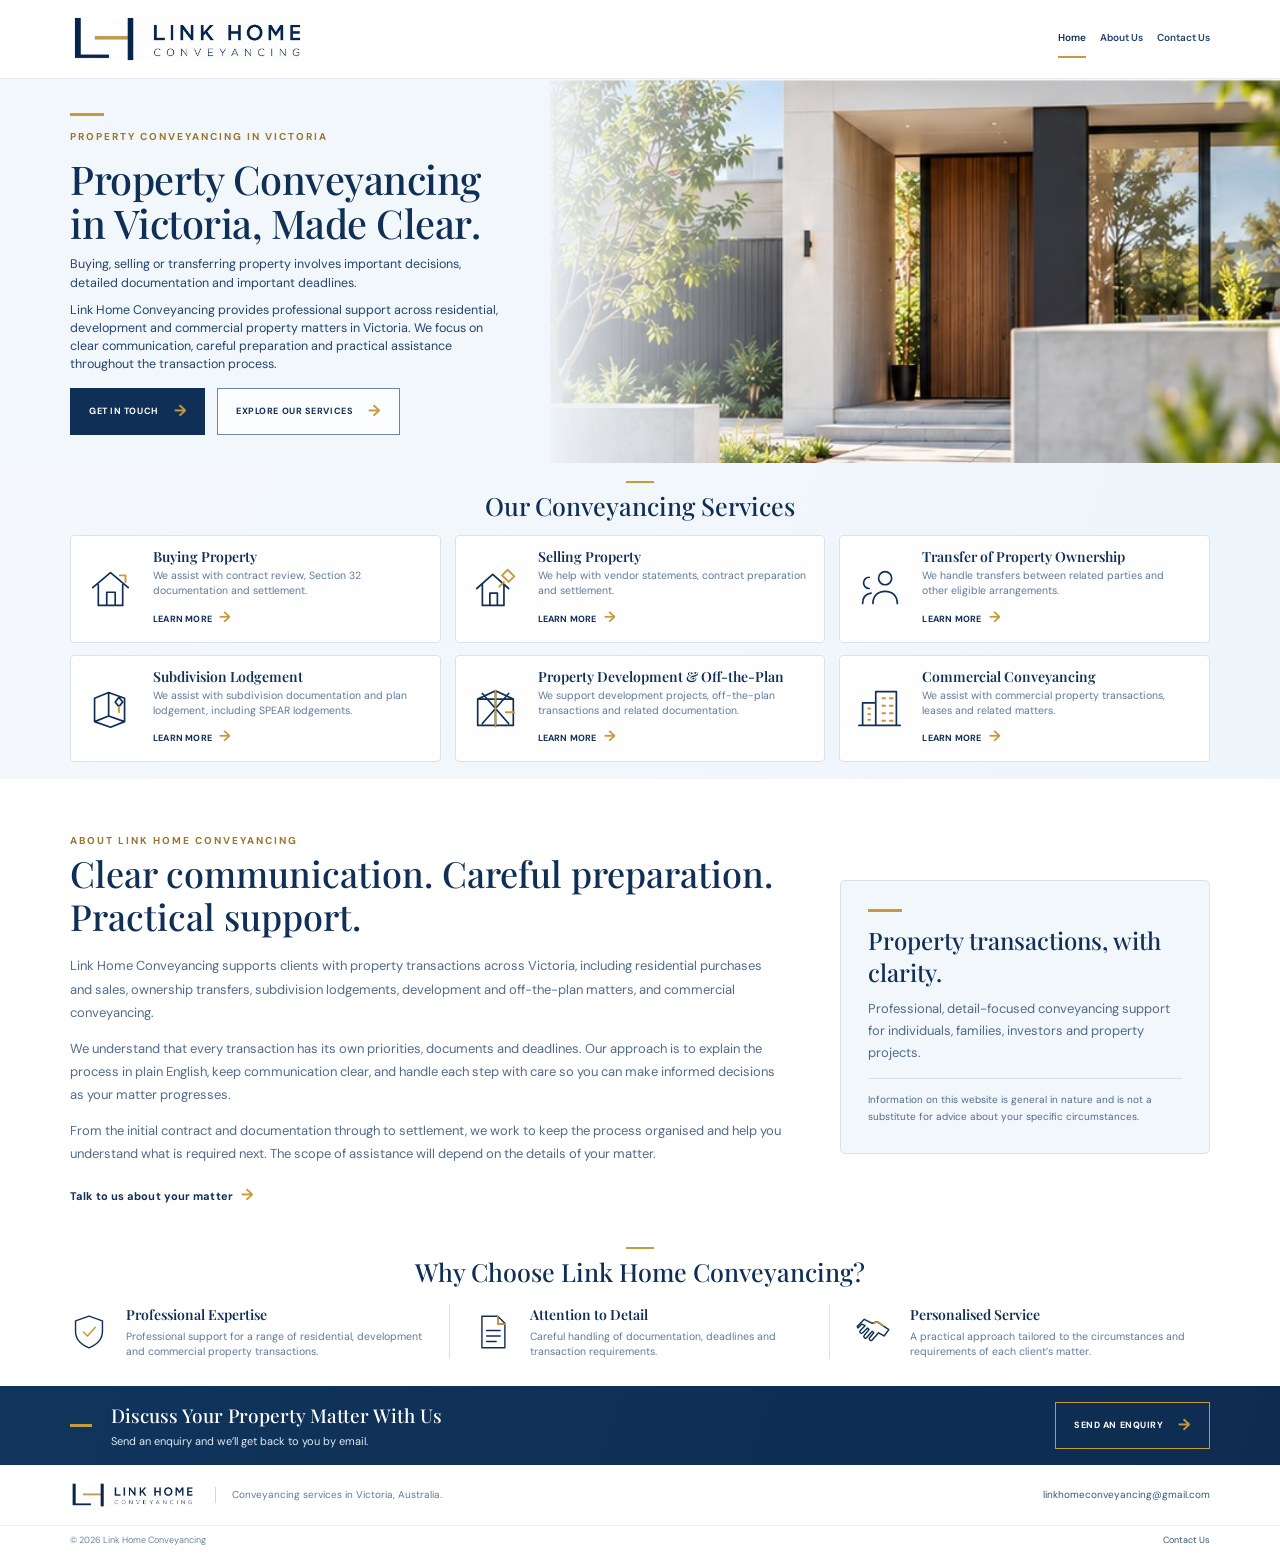
==== index.html @ a9802462 "Add files via upload" ====
<!DOCTYPE html>

<html lang="en-AU">
<head>
<meta charset="utf-8"/>
<meta content="width=device-width, initial-scale=1" name="viewport"/>
<meta content="Link Home Conveyancing provides professional property conveyancing support for buying, selling, transfers, subdivisions, development and commercial matters in Victoria." name="description"/>
<meta content="#102f56" name="theme-color"/>
<title>Link Home Conveyancing | Property Conveyancing in Victoria</title>
<link href="https://fonts.googleapis.com" rel="preconnect"/>
<link crossorigin="" href="https://fonts.gstatic.com" rel="preconnect"/>
<link href="https://fonts.googleapis.com/css2?family=DM+Sans:wght@400;500;600;700&amp;family=Playfair+Display:wght@500;600&amp;display=swap" rel="stylesheet"/>
<link href="styles.css" rel="stylesheet"/>
</head>
<body>
<a class="skip-link" href="#main">Skip to content</a>
<header class="site-header">
<div class="header-inner wrap">
<a aria-label="Link Home Conveyancing home" class="brand" href="index.html"><img alt="Link Home Conveyancing logo" src="assets/link-home-logo.png"/></a>
<button aria-controls="primary-nav" aria-expanded="false" aria-label="Open navigation" class="menu-toggle"><span></span><span></span><span></span></button>
<nav aria-label="Main navigation" class="nav" id="primary-nav"><a class="active" href="index.html">Home</a><a href="about.html">About Us</a><a href="contact.html">Contact Us</a></nav>
</div>
</header>
<main id="main">
<section class="hero" id="home">
<div aria-label="Contemporary home exterior with landscaped garden" class="hero-photo" role="img"></div>
<div class="hero-wash"></div>
<div class="hero-content wrap">
<span class="gold-rule"></span>
<p class="eyebrow">PROPERTY CONVEYANCING IN VICTORIA</p>
<h1>Property Conveyancing<br/>in Victoria, Made Clear.</h1>
<p class="hero-lead">Buying, selling or transferring property involves important decisions, detailed documentation and important deadlines.</p>
<p class="hero-description">Link Home Conveyancing provides professional support across residential, development and commercial property matters in Victoria. We focus on clear communication, careful preparation and practical assistance throughout the transaction process.</p>
<div class="hero-actions"><a class="button button-primary" href="contact.html">GET IN TOUCH <span>→</span></a><a class="button button-outline" href="#services">EXPLORE OUR SERVICES <span>→</span></a></div>
</div>
</section>
<section class="services section-tint" id="services">
<div class="wrap">
<div class="section-title"><span class="gold-rule"></span><h2>Our Conveyancing Services</h2></div>
<div class="service-grid">
<article class="service-card" id="buying-property"><div aria-hidden="true" class="service-icon"><svg viewbox="0 0 48 48"><path d="M5 23 24 7l19 16M11 20v22h26V20M20 42V28h9v14"></path><path class="gold-stroke" d="M34 10h6v7"></path></svg></div><div><h3>Buying Property</h3><p>We assist with contract review, Section 32 documentation and settlement.</p><a href="buying-property.html">LEARN MORE <span>→</span></a></div></article>
<article class="service-card" id="selling-property"><div aria-hidden="true" class="service-icon"><svg viewbox="0 0 48 48"><path d="M4 24 21 9l17 15M10 20v22h23V20M18 42V29h8v13"></path><path class="gold-stroke" d="m31 10 6-6 7 7-6 6zM33 17l-5 5"></path></svg></div><div><h3>Selling Property</h3><p>We help with vendor statements, contract preparation and settlement.</p><a href="selling-property.html">LEARN MORE <span>→</span></a></div></article>
<article class="service-card" id="transfer-ownership"><div aria-hidden="true" class="service-icon"><svg viewbox="0 0 48 48"><circle cx="30" cy="13" r="7"></circle><path d="M17 40c0-8 5-13 13-13s13 5 13 13M6 40c0-6 3-10 9-11M13 12a6 6 0 1 0 0 12"></path></svg></div><div><h3>Transfer of Property Ownership</h3><p>We handle transfers between related parties and other eligible arrangements.</p><a href="property-transfers.html">LEARN MORE <span>→</span></a></div></article>
<article class="service-card" id="subdivision-lodgement"><div aria-hidden="true" class="service-icon"><svg viewbox="0 0 48 48"><path d="m7 13 15-6 17 6v25l-15 6-17-6zM22 7v25M7 38l15-6 17 6M29 17l4-5 4 5-4 5z"></path><path class="gold-stroke" d="M33 22v6"></path></svg></div><div><h3>Subdivision Lodgement</h3><p>We assist with subdivision documentation and plan lodgement, including SPEAR lodgements.</p><a href="subdivision-lodgement.html">LEARN MORE <span>→</span></a></div></article>
<article class="service-card" id="development"><div aria-hidden="true" class="service-icon"><svg viewbox="0 0 48 48"><path d="M5 14h38M10 8l28 32M38 8 10 40M24 5v38M5 14l19-9 19 9M5 14v28h38V14"></path><path class="gold-stroke" d="M24 5v38M35 28h9"></path></svg></div><div><h3>Property Development &amp; Off-the-Plan</h3><p>We support development projects, off-the-plan transactions and related documentation.</p><a href="development-off-the-plan.html">LEARN MORE <span>→</span></a></div></article>
<article class="service-card" id="commercial"><div aria-hidden="true" class="service-icon"><svg viewbox="0 0 48 48"><path d="M6 42V18h14v24M20 42V6h22v36M2 42h44"></path><path class="gold-stroke" d="M12 24h2M12 30h2M12 36h2M27 13h3M35 13h3M27 21h3M35 21h3M27 29h3M35 29h3M27 37h3M35 37h3"></path></svg></div><div><h3>Commercial Conveyancing</h3><p>We assist with commercial property transactions, leases and related matters.</p><a href="commercial-conveyancing.html">LEARN MORE <span>→</span></a></div></article>
</div>
</div>
</section>

<section class="about-section" id="about">
<div class="wrap about-inner"><div class="about-copy"><span class="eyebrow">ABOUT LINK HOME CONVEYANCING</span><h2>Clear communication. Careful preparation. Practical support.</h2><p>Link Home Conveyancing supports clients with property transactions across Victoria, including residential purchases and sales, ownership transfers, subdivision lodgements, development and off-the-plan matters, and commercial conveyancing.</p><p>We understand that every transaction has its own priorities, documents and deadlines. Our approach is to explain the process in plain English, keep communication clear, and handle each step with care so you can make informed decisions as your matter progresses.</p><p>From the initial contract and documentation through to settlement, we work to keep the process organised and help you understand what is required next. The scope of assistance will depend on the details of your matter.</p><a class="text-link" href="contact.html">Talk to us about your matter <span>→</span></a></div><div class="about-note"><span class="gold-rule"></span><h3>Property transactions, with clarity.</h3><p>Professional, detail-focused conveyancing support for individuals, families, investors and property projects.</p><p class="small-note">Information on this website is general in nature and is not a substitute for advice about your specific circumstances.</p></div></div>
<div class="wrap"><div class="section-title why-title"><span class="gold-rule"></span><h2>Why Choose Link Home Conveyancing?</h2></div>
<div class="benefit-grid">
<article><div aria-hidden="true" class="benefit-icon shield"><svg viewbox="0 0 48 48"><path d="M24 4 41 10v13c0 11-7 17-17 21C14 40 7 34 7 23V10z"></path><path class="gold-stroke" d="m17 24 5 5 10-11"></path></svg></div><div><h3>Professional Expertise</h3><p>Professional support for a range of residential, development and commercial property transactions.</p></div></article>
<article><div aria-hidden="true" class="benefit-icon"><svg viewbox="0 0 48 48"><path d="M10 4h20l9 9v31H10zM30 4v10h9M16 22h17M16 29h17M16 36h12"></path><path class="gold-stroke" d="M30 4v10h9"></path></svg></div><div><h3>Attention to Detail</h3><p>Careful handling of documentation, deadlines and transaction requirements.</p></div></article>
<article><div aria-hidden="true" class="benefit-icon"><svg viewbox="0 0 48 48"><path d="m4 17 9-9 10 5 6-2 15 10-6 8-7-4-8 9c-2 2-5-1-3-3l5-6-2-2-7 8c-2 2-5-1-3-3l6-7-2-2-6 6c-2 2-5-1-3-3l6-6-4-2-5 5z"></path><path class="gold-stroke" d="m25 13 5-2 7 5"></path></svg></div><div><h3>Personalised Service</h3><p>A practical approach tailored to the circumstances and requirements of each client’s matter.</p></div></article>
</div>
</div>
</section>
<section class="contact-banner"><div class="wrap contact-banner-inner"><span class="gold-rule"></span><div><h2>Discuss Your Property Matter With Us</h2><p>Send an enquiry and we’ll get back to you by email.</p></div><a class="button button-dark-outline" href="contact.html">SEND AN ENQUIRY <span>→</span></a></div></section>

</main>
<footer class="footer"><div class="wrap footer-main"><a class="footer-brand" href="index.html"><img alt="Link Home Conveyancing" src="assets/link-home-logo.png"/></a><p>Conveyancing services in Victoria, Australia.</p><a href="mailto:linkhomeconveyancing@gmail.com">linkhomeconveyancing@gmail.com</a></div><div class="footer-bottom"><div class="wrap footer-bottom-inner"><span>© <span id="year"></span> Link Home Conveyancing</span><a href="contact.html">Contact Us</a></div></div></footer>
<script src="script.js"></script>
</body>
</html>
---- styles.css ----
:root{--navy:#102f56;--navy-deep:#0b294d;--gold:#c99a3c;--gold-light:#e3bd70;--ink:#17345a;--muted:#526b8b;--line:#d8e2ee;--ice:#f2f7fc;--white:#fff}*{box-sizing:border-box}html{scroll-behavior:smooth;scroll-padding-top:100px}body{margin:0;color:var(--ink);font-family:"DM Sans",Arial,sans-serif;line-height:1.55;background:#fff}a{color:inherit;text-decoration:none}.wrap{width:min(1140px,calc(100% - 48px));margin-inline:auto}.skip-link{position:absolute;left:-9999px;top:0}.skip-link:focus{left:1rem;top:1rem;background:#fff;padding:1rem;z-index:100}.site-header{position:sticky;top:0;z-index:50;background:rgba(255,255,255,.98);border-bottom:1px solid #e7edf4}.header-inner{min-height:78px;display:flex;align-items:center;justify-content:space-between;gap:24px}.brand{display:block;flex:0 0 235px;line-height:0}.brand img{display:block;width:100%;height:auto;max-height:62px;object-fit:contain}.nav{display:flex;align-items:center;justify-content:flex-end;gap:clamp(9px,1.1vw,18px);font-size:10px;font-weight:600;color:#24446d;white-space:nowrap}.nav a{padding:10px 0;border-bottom:2px solid transparent}.nav a:hover,.nav a.active{border-color:var(--gold);color:var(--navy)}.menu-toggle{display:none}.hero{min-height:320px;position:relative;isolation:isolate;overflow:hidden;background:#edf5fc}.hero-photo{position:absolute;z-index:-2;inset:0 0 0 43%;background-image:url('assets/hero-property.jpg');background-size:cover;background-position:center 48%}.hero-wash{position:absolute;z-index:-1;inset:0;background:linear-gradient(90deg,#f2f7fc 0%,#f2f7fc 36%,rgba(242,247,252,.94) 43%,rgba(242,247,252,.62) 50%,rgba(242,247,252,0) 64%)}.hero-content{padding-top:34px;padding-bottom:28px;max-width:1140px}.gold-rule{display:block;width:34px;height:3px;background:var(--gold);margin-bottom:13px}.eyebrow{font-size:10px;letter-spacing:2px;font-weight:700;color:#9b752d;margin:0 0 12px}.hero h1{font-family:"Playfair Display",Georgia,serif;font-weight:500;font-size:clamp(32px,3.1vw,44px);line-height:1.12;letter-spacing:-.5px;color:var(--navy);margin:0 0 10px;max-width:600px}.hero-lead,.hero-description{max-width:440px;font-size:12.5px;line-height:1.45;margin:0 0 9px;color:#24446d}.hero-description{max-width:440px;margin-bottom:15px}.hero-actions{display:flex;gap:12px;flex-wrap:wrap}.button{display:inline-flex;align-items:center;justify-content:center;gap:15px;padding:10px 18px;font-size:9px;font-weight:700;letter-spacing:.55px;min-height:34px}.button span{font-size:16px;color:var(--gold)}.button-primary{background:var(--navy);color:#fff;border:1px solid var(--navy)}.button-primary:hover{background:#1c497a}.button-outline{background:rgba(255,255,255,.75);border:1px solid #6c86a6;color:var(--navy)}.button-outline:hover{background:#fff}.section-tint{background:linear-gradient(110deg,#f4f8fc,#eef5fb)}.services{padding:18px 0 17px}.section-title{text-align:center;margin:0 auto 14px}.section-title .gold-rule{margin:0 auto 8px;width:28px;height:2px}.section-title h2{font-family:"Playfair Display",Georgia,serif;font-size:25px;line-height:1.2;font-weight:500;color:var(--navy);margin:0}.service-grid{display:grid;grid-template-columns:repeat(3,minmax(0,1fr));gap:12px 14px}.service-card{display:grid;grid-template-columns:50px 1fr;align-items:center;gap:15px;min-height:94px;padding:12px 17px;background:rgba(255,255,255,.94);border:1px solid #d8e3ef;border-radius:4px}.service-card h3{font-family:"Playfair Display",Georgia,serif;font-size:14px;line-height:1.25;font-weight:600;color:var(--navy);margin:0 0 4px}.service-card p{font-size:10.5px;line-height:1.4;color:#60799a;margin:0 0 6px}.service-card a{font-size:9px;font-weight:700;color:var(--navy);letter-spacing:.2px}.service-card a span{font-size:15px;color:var(--gold);margin-left:5px}.service-icon{width:45px;height:45px;color:var(--navy)}.service-icon svg,.benefit-icon svg{width:100%;height:100%;fill:none;stroke:currentColor;stroke-width:1.8;stroke-linecap:round;stroke-linejoin:round}.service-icon .gold-stroke,.benefit-icon .gold-stroke{stroke:var(--gold);stroke-width:2}.benefits{padding:12px 0 16px;background:#fff}.benefits .section-title{margin-bottom:12px}.benefits .section-title h2{font-size:22px}.benefit-grid{display:grid;grid-template-columns:repeat(3,1fr)}.benefit-grid article{display:grid;grid-template-columns:43px 1fr;align-items:center;gap:13px;padding:0 24px;border-right:1px solid #d8e2ee}.benefit-grid article:first-child{padding-left:0}.benefit-grid article:last-child{border-right:0;padding-right:0}.benefit-icon{width:38px;height:42px;color:var(--navy)}.benefit-grid h3{font-family:"Playfair Display",Georgia,serif;font-size:14px;font-weight:600;margin:0 0 3px;color:var(--navy)}.benefit-grid p{font-size:10.5px;line-height:1.45;color:#60799a;margin:0}.contact-banner{background:linear-gradient(110deg,#10345c,#0d2c50);color:#fff;padding:15px 0}.contact-banner-inner{display:grid;grid-template-columns:26px 1fr auto;align-items:center;gap:15px}.contact-banner .gold-rule{width:22px;margin:0}.contact-banner h2{font-family:"Playfair Display",Georgia,serif;font-size:19px;font-weight:500;margin:0 0 2px}.contact-banner p{font-size:11px;margin:0;color:#e0e8f2}.button-dark-outline{border:1px solid var(--gold);color:#fff;min-width:130px}.button-dark-outline:hover{background:rgba(255,255,255,.08)}.footer{background:#fff}.footer-main{min-height:60px;display:flex;align-items:center;gap:20px}.footer-brand{display:block;width:125px;line-height:0;flex-shrink:0}.footer-brand img{width:100%;height:auto}.footer-main p{font-size:10px;color:#60799a;border-left:1px solid #ccd8e5;padding-left:16px;margin:0;flex:1}.footer-main>a:last-child{font-size:10px;color:#35577e}.footer-main>a:last-child:hover{text-decoration:underline}.footer-bottom{border-top:1px solid #edf1f6}.footer-bottom-inner{display:flex;justify-content:space-between;padding:8px 0;font-size:9px;color:#6e83a0}.footer-bottom a{color:#35577e}@media(min-width:1400px){.hero{min-height:320px}.hero-content{padding-top:34px}}@media(max-width:1100px){.brand{flex-basis:190px}.nav{gap:9px;font-size:9px}.nav a{white-space:normal}.hero-photo{left:42%}.hero-wash{background:linear-gradient(90deg,#f2f7fc 0%,#f2f7fc 37%,rgba(242,247,252,.91) 47%,rgba(242,247,252,.45) 60%,transparent 73%)}.service-card{grid-template-columns:42px 1fr;gap:10px;padding:11px}.service-icon{width:40px;height:40px}}@media(max-width:820px){.wrap{width:calc(100% - 34px)}.header-inner{min-height:70px}.brand{flex-basis:190px}.menu-toggle{display:flex;flex-direction:column;gap:5px;border:0;background:transparent;padding:10px;cursor:pointer}.menu-toggle span{display:block;width:24px;height:2px;background:var(--navy)}.nav{display:none;position:absolute;left:0;right:0;top:70px;background:#fff;padding:12px 22px 20px;box-shadow:0 12px 20px #102f5618;align-items:stretch;flex-direction:column;gap:0;white-space:normal;max-height:calc(100vh - 70px);overflow:auto;font-size:13px}.nav.open{display:flex}.nav a{padding:11px 0;border-bottom:1px solid #edf1f6}.nav a.active{border-bottom-color:var(--gold)}.hero{min-height:0}.hero-photo{left:36%;opacity:.75}.hero-wash{background:linear-gradient(90deg,#f2f7fc 0%,rgba(242,247,252,.98) 35%,rgba(242,247,252,.82) 58%,rgba(242,247,252,.28) 100%)}.hero-content{padding-top:34px;padding-bottom:30px}.hero h1{font-size:clamp(31px,6vw,42px)}.hero-lead,.hero-description{max-width:470px}.service-grid{grid-template-columns:repeat(2,minmax(0,1fr))}.benefit-grid article{padding:0 13px;grid-template-columns:35px 1fr;gap:10px}.benefit-icon{width:32px;height:36px}.contact-banner-inner{grid-template-columns:22px 1fr auto;gap:10px}}@media(max-width:560px){.hero-photo{left:20%;opacity:.35}.hero-wash{background:linear-gradient(90deg,rgba(242,247,252,.98),rgba(242,247,252,.88))}.hero-content{padding-top:30px}.hero h1{font-size:34px}.hero-lead,.hero-description{font-size:12px}.hero-actions{gap:8px}.button{padding:10px 12px;gap:8px;font-size:8px}.section-title h2{font-size:23px}.service-grid{grid-template-columns:1fr;gap:9px}.service-card{min-height:90px;padding:12px 16px;grid-template-columns:45px 1fr}.service-icon{width:42px;height:42px}.benefits{padding:18px 0}.benefit-grid{grid-template-columns:1fr;gap:14px}.benefit-grid article,.benefit-grid article:first-child,.benefit-grid article:last-child{padding:0;border-right:0;grid-template-columns:40px 1fr}.benefit-icon{width:35px;height:38px}.contact-banner-inner{grid-template-columns:20px 1fr}.contact-banner-inner>.button{grid-column:2;justify-self:start;margin-top:4px}.contact-banner h2{font-size:18px}.footer-main{padding:14px 0;flex-wrap:wrap;gap:10px}.footer-brand{width:120px}.footer-main p{flex:1;border-left:1px solid #ccd8e5;padding-left:10px}.footer-main>a:last-child{width:100%;padding-left:0}.footer-bottom-inner{gap:5px}}@media(prefers-reduced-motion:reduce){html{scroll-behavior:auto}}

/* Expanded service information, About Us and contact form */
html{scroll-padding-top:92px}
.section-intro{max-width:720px;margin:9px auto 0;color:#60799a;font-size:13px;line-height:1.65}
.service-details{padding:44px 0 48px}
.detail-grid{display:grid;grid-template-columns:minmax(0,1fr);gap:18px;max-width:980px;margin:0 auto}
.detail-card{background:#fff;border:1px solid var(--line);border-radius:5px;padding:28px 30px;scroll-margin-top:100px;box-shadow:0 4px 14px rgba(16,47,86,.025)}
.detail-card h3{font-family:"Playfair Display",Georgia,serif;color:var(--navy);font-size:20px;line-height:1.3;font-weight:600;margin:0 0 10px}
.detail-card p,.detail-card li{font-size:14px;line-height:1.8;color:#526b8b}
.detail-card p{margin:0 0 14px}.detail-card h4{font-family:"DM Sans",Arial,sans-serif;color:#9b752d;font-size:13px;line-height:1.5;font-weight:700;margin:20px 0 7px;letter-spacing:.2px}
.detail-card ul{margin:0 0 17px;padding-left:18px}
.detail-card li{padding:2px 0}
.detail-card a,.text-link{font-size:11px;font-weight:700;color:var(--navy);letter-spacing:.1px}
.detail-card a span,.text-link span{color:var(--gold);font-size:16px;margin-left:5px}
.detail-card a:hover,.text-link:hover{text-decoration:underline}
.about-section{padding:48px 0 27px;background:#fff}
.about-inner{display:grid;grid-template-columns:minmax(0,1.45fr) minmax(260px,.75fr);gap:54px;align-items:center;margin-bottom:40px}
.about-copy .eyebrow{margin-bottom:10px}
.about-copy h2{font-family:"Playfair Display",Georgia,serif;font-size:clamp(27px,3vw,36px);line-height:1.2;font-weight:500;color:var(--navy);margin:0 0 16px}
.about-copy p{font-size:13px;line-height:1.8;color:#526b8b;margin:0 0 12px}
.about-copy .text-link{display:inline-block;margin-top:5px}
.about-note{background:var(--ice);border:1px solid var(--line);padding:28px 27px;border-radius:5px}
.about-note h3{font-family:"Playfair Display",Georgia,serif;color:var(--navy);font-size:24px;line-height:1.3;font-weight:500;margin:0 0 10px}
.about-note p{font-size:13px;line-height:1.7;color:#526b8b;margin:0 0 12px}
.about-note .small-note{font-size:10px;border-top:1px solid #d8e2ee;padding-top:12px;margin:14px 0 0}
.why-title{margin-bottom:17px}
.contact-section{padding:44px 0 50px;scroll-margin-top:80px}
.contact-layout{display:grid;grid-template-columns:minmax(0,1.15fr) minmax(320px,.85fr);gap:20px;align-items:start;margin-top:24px}
.contact-form-panel,.contact-info-panel{background:#fff;border:1px solid var(--line);border-radius:5px;padding:25px;min-width:0}
.contact-form-panel h3,.contact-info-panel>h3{font-family:"Playfair Display",Georgia,serif;color:var(--navy);font-size:23px;font-weight:500;margin:0 0 5px}
.form-intro{font-size:12px;color:#60799a;margin:0 0 20px}
.contact-form{display:flex;flex-direction:column;gap:15px}
.contact-form label{display:flex;flex-direction:column;gap:6px;font-size:11px;font-weight:700;color:#24446d}
.contact-form label>span,.contact-form label span span{color:#ad7c20}
.contact-form input:not([type=checkbox]),.contact-form select,.contact-form textarea{width:100%;border:1px solid #cbd8e6;border-radius:3px;background:#fff;padding:11px 12px;font:400 13px "DM Sans",Arial,sans-serif;color:var(--ink);outline:none}
.contact-form input:focus,.contact-form select:focus,.contact-form textarea:focus{border-color:#52779f;box-shadow:0 0 0 3px rgba(82,119,159,.12)}
.contact-form textarea{resize:vertical;min-height:120px}
.form-row{display:grid;grid-template-columns:1fr 1fr;gap:13px}
.contact-form .consent-row{display:grid;grid-template-columns:17px 1fr;gap:8px;align-items:start;font-weight:400;font-size:10px;line-height:1.55;color:#60799a}
.consent-row input{margin-top:2px;accent-color:var(--navy)}
.form-submit{align-self:flex-start;cursor:pointer;font-family:inherit;font-size:10px}
.form-note{font-size:10px;line-height:1.6;color:#7387a0;margin:0}
.honey-field{position:absolute!important;left:-9999px!important;width:1px!important;height:1px!important;opacity:0!important}
.contact-email{display:inline-block;font-size:13px;font-weight:600;color:var(--navy);overflow-wrap:anywhere;margin:7px 0 18px}
.contact-email:hover{text-decoration:underline}
.address-block{border-top:1px solid #e1e8f0;padding-top:14px}
.info-label{display:block;text-transform:uppercase;font-size:9px;letter-spacing:1.5px;color:#9b752d;font-weight:700;margin-bottom:7px}
.address-block address{font-style:normal;color:#24446d;font-size:13px;line-height:1.65}
.qr-grid{display:grid;grid-template-columns:repeat(2,minmax(0,1fr));gap:12px;margin-top:20px}
.qr-card{text-align:center;background:#f8fafc;border:1px solid #e2eaf2;border-radius:4px;padding:12px 9px 10px;min-width:0}
.qr-card h4{font-family:"Playfair Display",Georgia,serif;font-size:16px;font-weight:600;color:var(--navy);margin:0 0 8px}
.qr-card img{display:block;width:min(100%,170px);height:auto;aspect-ratio:1/1;object-fit:contain;background:#fff;margin:0 auto;border:5px solid #fff}
.qr-card p{font-size:10px;line-height:1.45;color:#60799a;margin:8px 0 0}
.reviews-placeholder{margin-top:18px;border:1px dashed #c9d7e6;border-radius:4px;padding:16px;background:#fbfcfe}
.review-stars{font-size:17px;letter-spacing:3px;color:var(--gold)}
.reviews-placeholder h3{font-family:"Playfair Display",Georgia,serif;color:var(--navy);font-size:18px;font-weight:500;margin:3px 0 5px}
.reviews-placeholder p{font-size:11px;color:#60799a;margin:0 0 9px}
.review-status{display:inline-block;padding:4px 7px;border:1px solid #d9e2ec;border-radius:2px;color:#637a95;font-size:8px;font-weight:700;letter-spacing:1.2px}
@media(max-width:950px){.about-inner{gap:28px}.contact-layout{grid-template-columns:1fr 1fr}.contact-form-panel,.contact-info-panel{padding:20px}}
@media(max-width:700px){.service-details{padding:32px 0}.detail-card{padding:20px}.about-section{padding:34px 0 22px}.about-inner{grid-template-columns:1fr;gap:20px;margin-bottom:30px}.about-note{padding:22px}.contact-section{padding:32px 0}.contact-layout{grid-template-columns:1fr}.contact-form-panel,.contact-info-panel{padding:19px}.form-row{grid-template-columns:1fr;gap:15px}.qr-grid{grid-template-columns:repeat(2,minmax(0,1fr))}.section-intro{font-size:12px}}

/* Multi-page layout and requested contact refinements */
.page-hero{padding:38px 0 34px;background:linear-gradient(100deg,#f4f8fc,#fff)}.page-hero h1{font-family:"Playfair Display",Georgia,serif;color:var(--navy);font-size:clamp(30px,4vw,46px);margin:12px 0}.breadcrumb{font-size:12px;color:#60799a}.breadcrumb a{color:var(--navy)}.detail-page{max-width:900px;margin:0 auto;padding:34px}.detail-page h3{font-size:28px}.detail-page h4{margin-top:24px}.qr-grid{gap:12px}.qr-card img{width:105px;height:105px;object-fit:contain;margin:0 auto}.contact-info-panel .address-block{margin-bottom:16px}
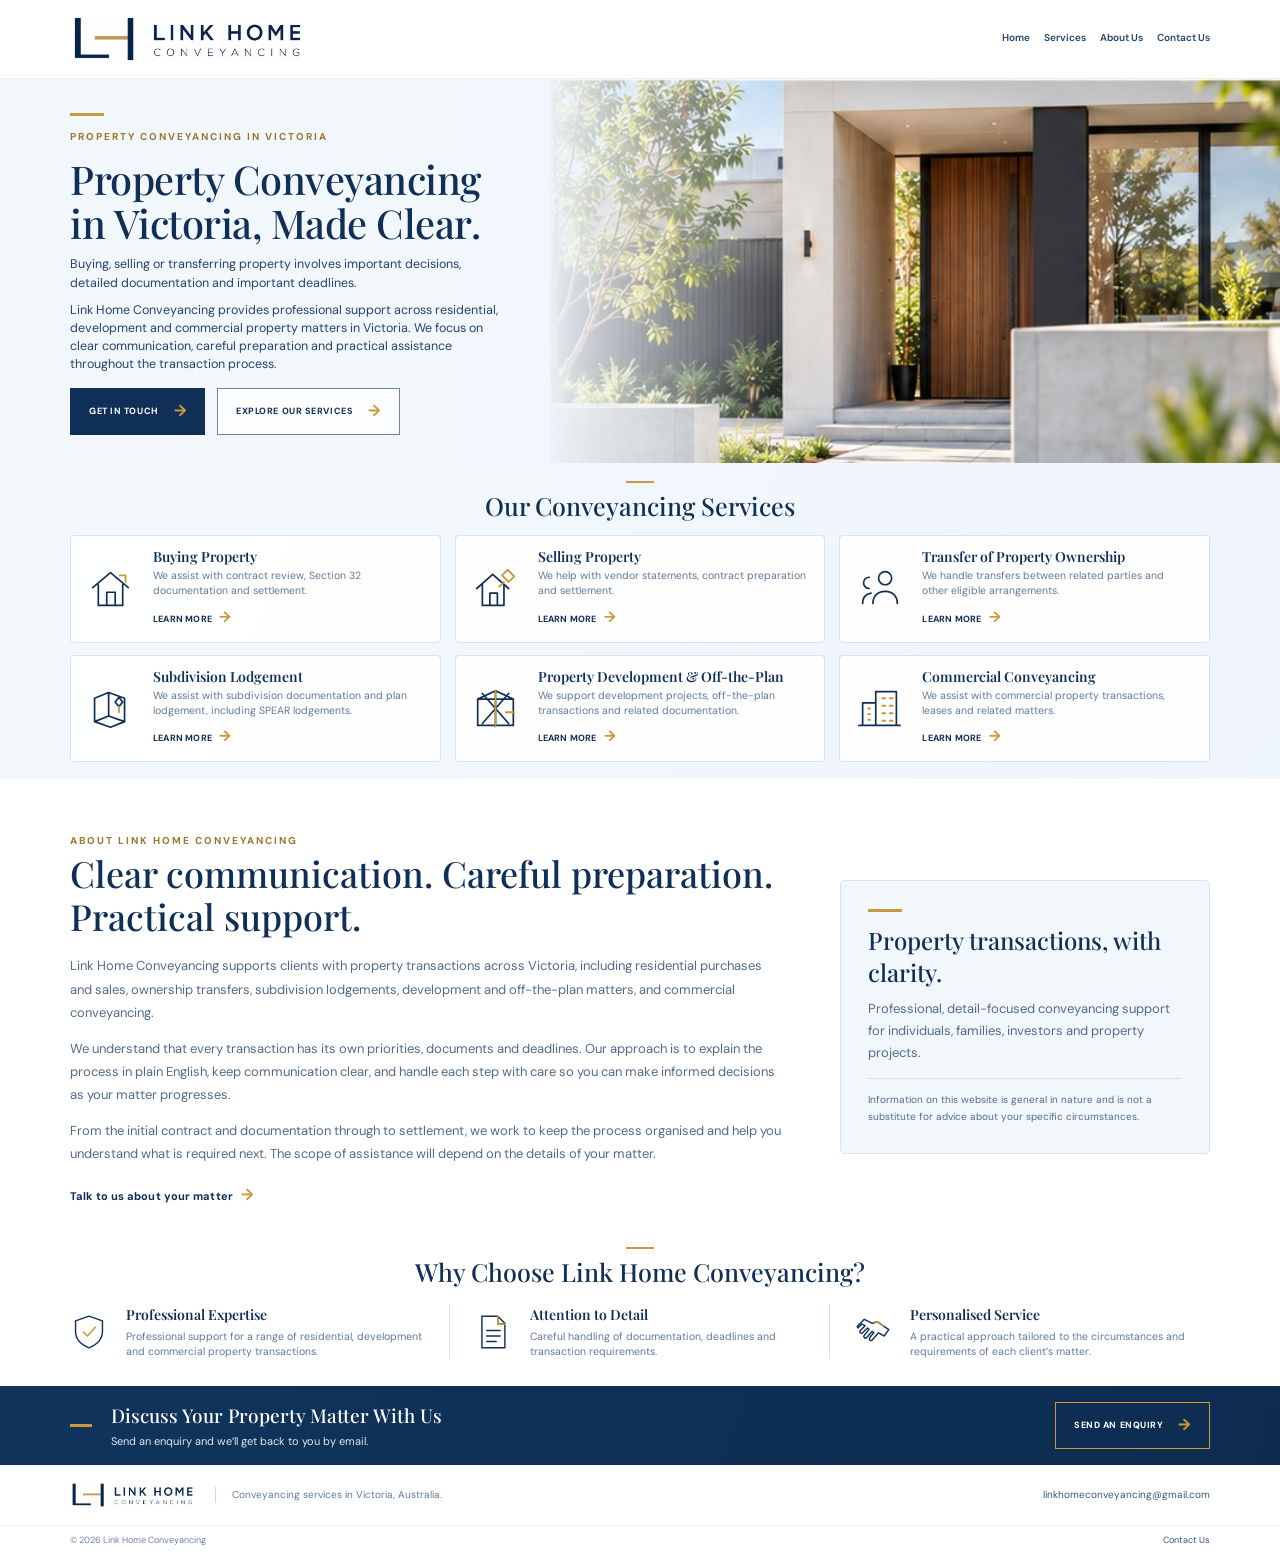
==== commit 7b874716: "Add files via upload" ====
--- a/index.html
+++ b/index.html
@@ -18,7 +18,7 @@
 <div class="header-inner wrap">
 <a aria-label="Link Home Conveyancing home" class="brand" href="index.html"><img alt="Link Home Conveyancing logo" src="assets/link-home-logo.png"/></a>
 <button aria-controls="primary-nav" aria-expanded="false" aria-label="Open navigation" class="menu-toggle"><span></span><span></span><span></span></button>
-<nav aria-label="Main navigation" class="nav" id="primary-nav"><a class="active" href="index.html">Home</a><a href="about.html">About Us</a><a href="contact.html">Contact Us</a></nav>
+<nav aria-label="Main navigation" class="nav" id="primary-nav"><a href="index.html">Home</a><details class="services-menu"><summary>Services</summary><div class="services-dropdown"><a href="buying-property.html">Buying Property</a><a href="selling-property.html">Selling Property</a><a href="property-transfers.html">Transfer of Property Ownership</a><a href="subdivision-lodgement.html">Subdivision Lodgement</a><a href="development-off-the-plan.html">Property Development & Off-the-Plan</a><a href="commercial-conveyancing.html">Commercial Conveyancing</a></div></details><a href="about.html">About Us</a><a href="contact.html">Contact Us</a></nav>
 </div>
 </header>
 <main id="main">
--- a/styles.css
+++ b/styles.css
@@ -62,3 +62,25 @@
 
 /* Multi-page layout and requested contact refinements */
 .page-hero{padding:38px 0 34px;background:linear-gradient(100deg,#f4f8fc,#fff)}.page-hero h1{font-family:"Playfair Display",Georgia,serif;color:var(--navy);font-size:clamp(30px,4vw,46px);margin:12px 0}.breadcrumb{font-size:12px;color:#60799a}.breadcrumb a{color:var(--navy)}.detail-page{max-width:900px;margin:0 auto;padding:34px}.detail-page h3{font-size:28px}.detail-page h4{margin-top:24px}.qr-grid{gap:12px}.qr-card img{width:105px;height:105px;object-fit:contain;margin:0 auto}.contact-info-panel .address-block{margin-bottom:16px}
+
+
+/* Layout safeguard: preserve the original centered content width on service pages */
+main .service-details > .wrap{width:min(1140px,calc(100% - 48px));margin-inline:auto}
+main .service-details .detail-card.detail-page{width:100%;max-width:900px;margin:0 auto;padding:34px}
+@media(max-width:700px){main .service-details > .wrap{width:calc(100% - 32px)}main .service-details .detail-card.detail-page{padding:20px}}
+
+/* Services dropdown: desktop and mobile */
+.services-menu{position:relative}
+.services-menu summary{list-style:none;cursor:pointer;padding:10px 0;border-bottom:2px solid transparent}
+.services-menu summary::-webkit-details-marker{display:none}
+.services-menu[open] summary,.services-menu summary:hover{border-color:var(--gold);color:var(--navy)}
+.services-dropdown{display:none;position:absolute;top:100%;left:0;min-width:245px;background:#fff;border:1px solid var(--line);box-shadow:0 12px 24px #102f5618;padding:7px 14px;z-index:80;white-space:normal}
+.services-menu[open] .services-dropdown{display:flex;flex-direction:column}
+.services-dropdown a{padding:9px 2px;border-bottom:1px solid #edf1f6;white-space:normal;line-height:1.35}
+.services-dropdown a:last-child{border-bottom:0}
+@media(max-width:820px){
+ .services-menu summary{padding:11px 0;border-bottom:1px solid #edf1f6;font-size:13px}
+ .services-dropdown{position:static;min-width:0;display:flex;flex-direction:column;box-shadow:none;border:0;border-left:2px solid var(--gold);margin:0 0 7px 8px;padding:2px 0 2px 14px}
+ .services-menu:not([open]) .services-dropdown{display:none}
+ .services-dropdown a{font-size:12px;padding:9px 0}
+}
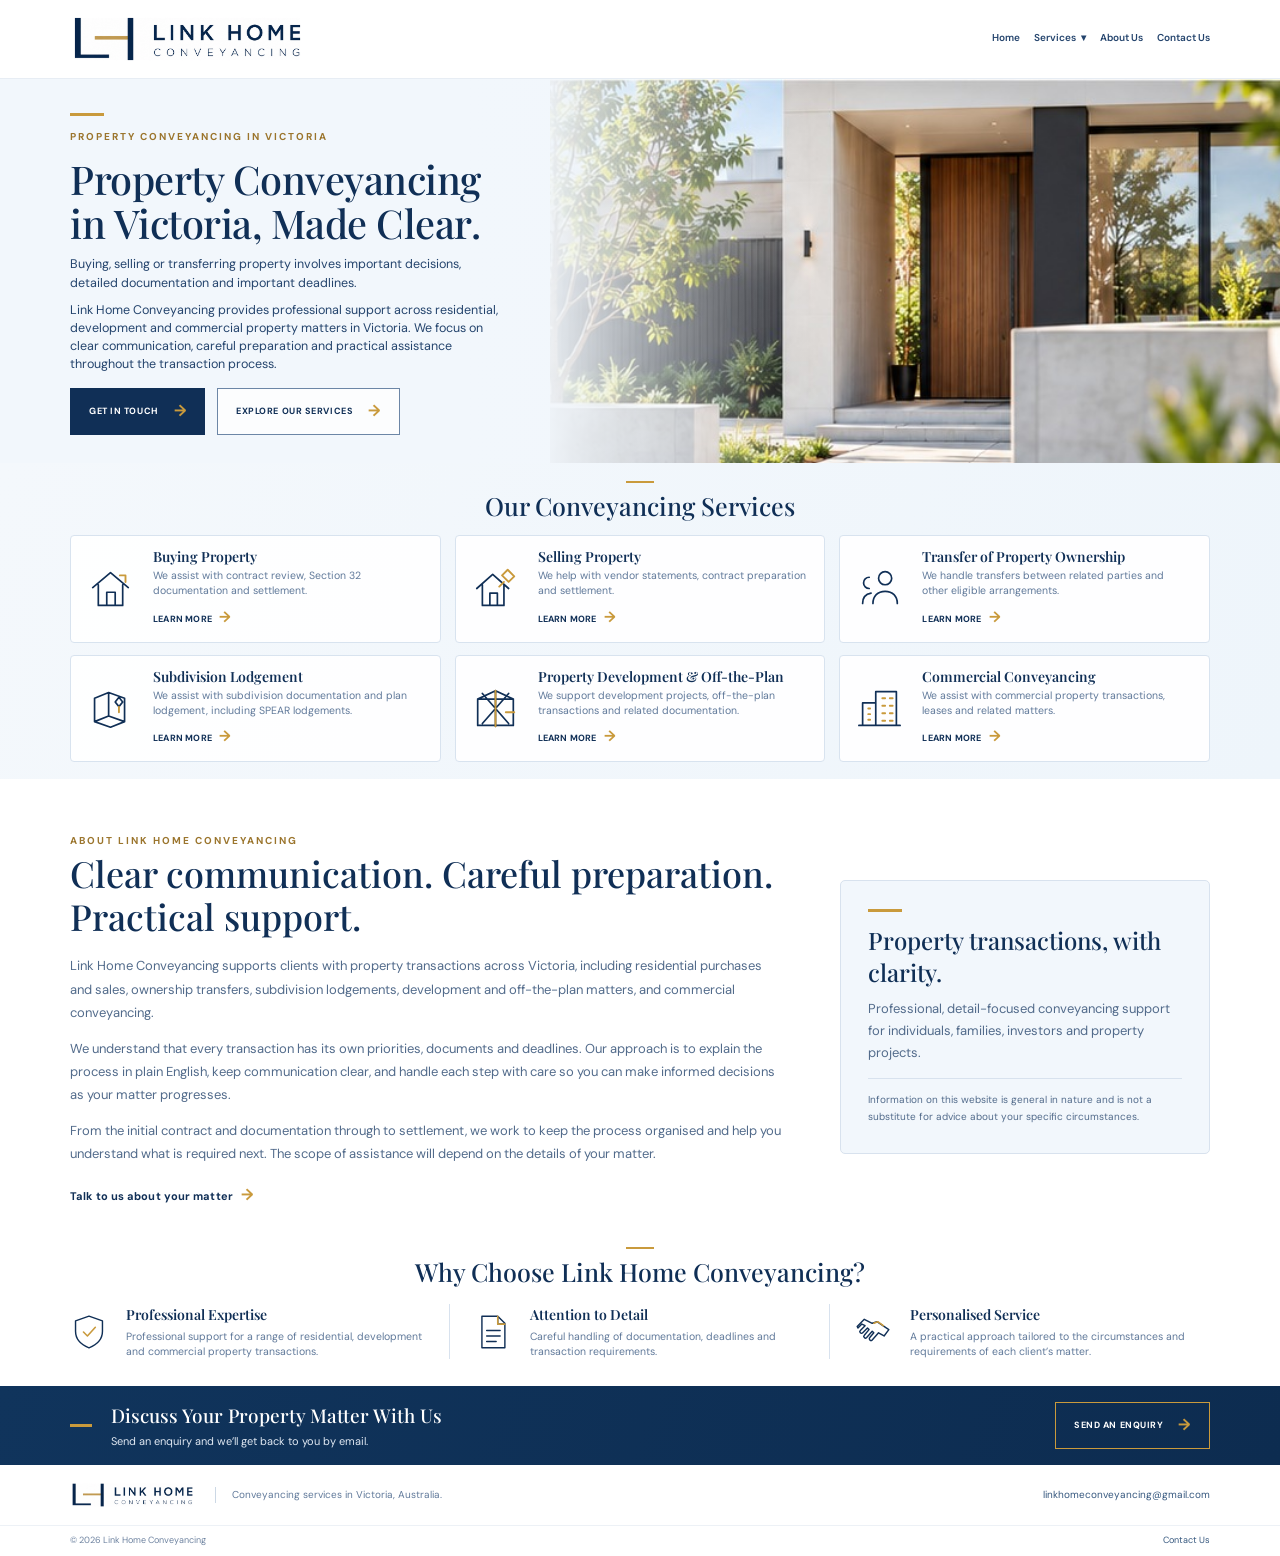
==== commit 745a732c: "Add files via upload" ====
--- a/index.html
+++ b/index.html
@@ -18,7 +18,22 @@
 <div class="header-inner wrap">
 <a aria-label="Link Home Conveyancing home" class="brand" href="index.html"><img alt="Link Home Conveyancing logo" src="assets/link-home-logo.png"/></a>
 <button aria-controls="primary-nav" aria-expanded="false" aria-label="Open navigation" class="menu-toggle"><span></span><span></span><span></span></button>
-<nav aria-label="Main navigation" class="nav" id="primary-nav"><a href="index.html">Home</a><details class="services-menu"><summary>Services</summary><div class="services-dropdown"><a href="buying-property.html">Buying Property</a><a href="selling-property.html">Selling Property</a><a href="property-transfers.html">Transfer of Property Ownership</a><a href="subdivision-lodgement.html">Subdivision Lodgement</a><a href="development-off-the-plan.html">Property Development & Off-the-Plan</a><a href="commercial-conveyancing.html">Commercial Conveyancing</a></div></details><a href="about.html">About Us</a><a href="contact.html">Contact Us</a></nav>
+<nav aria-label="Main navigation" class="nav" id="primary-nav">
+<a href="index.html">Home</a>
+<div class="services-menu">
+  <button class="services-toggle" type="button" aria-expanded="false" aria-controls="services-dropdown">Services <span aria-hidden="true">▾</span></button>
+  <div class="services-dropdown" id="services-dropdown">
+    <a href="buying-property.html">Buying Property</a>
+    <a href="selling-property.html">Selling Property</a>
+    <a href="property-transfers.html">Transfer of Property Ownership</a>
+    <a href="subdivision-lodgement.html">Subdivision Lodgement</a>
+    <a href="development-off-the-plan.html">Property Development &amp; Off-the-Plan</a>
+    <a href="commercial-conveyancing.html">Commercial Conveyancing</a>
+  </div>
+</div>
+<a href="about.html">About Us</a>
+<a href="contact.html">Contact Us</a>
+</nav>
 </div>
 </header>
 <main id="main">
--- a/styles.css
+++ b/styles.css
@@ -84,3 +84,19 @@
  .services-menu:not([open]) .services-dropdown{display:none}
  .services-dropdown a{font-size:12px;padding:9px 0}
 }
+
+/* Refined Services navigation dropdown */
+.services-menu{position:relative;display:block;flex:0 0 auto}
+.services-toggle{display:inline-flex;align-items:center;gap:5px;padding:10px 0;border:0;border-bottom:2px solid transparent;background:transparent;color:#24446d;font:inherit;font-weight:600;white-space:nowrap;cursor:pointer}
+.services-toggle:hover,.services-menu.open .services-toggle{border-bottom-color:var(--gold);color:var(--navy)}
+.services-dropdown{display:none;position:absolute;top:calc(100% + 1px);left:-12px;min-width:255px;padding:7px 0;background:#fff;border:1px solid var(--line);border-radius:3px;box-shadow:0 12px 26px rgba(16,47,86,.14);z-index:100;white-space:normal}
+.services-menu.open .services-dropdown{display:flex;flex-direction:column}
+.services-dropdown a{display:block;padding:10px 15px;border-bottom:1px solid #edf1f6;font-size:12px;line-height:1.4;white-space:normal}
+.services-dropdown a:last-child{border-bottom:0}
+.services-dropdown a:hover{background:var(--ice);color:var(--navy)}
+@media(max-width:820px){
+ .services-menu{width:100%}
+ .services-toggle{display:flex;width:100%;justify-content:space-between;padding:11px 0;border-bottom:1px solid #edf1f6;font-size:13px}
+ .services-dropdown{position:static;min-width:0;width:100%;border:0;border-left:2px solid var(--gold);border-radius:0;box-shadow:none;margin:0 0 7px 7px;padding:2px 0 2px 13px}
+ .services-dropdown a{font-size:12px;padding:10px 0}
+}
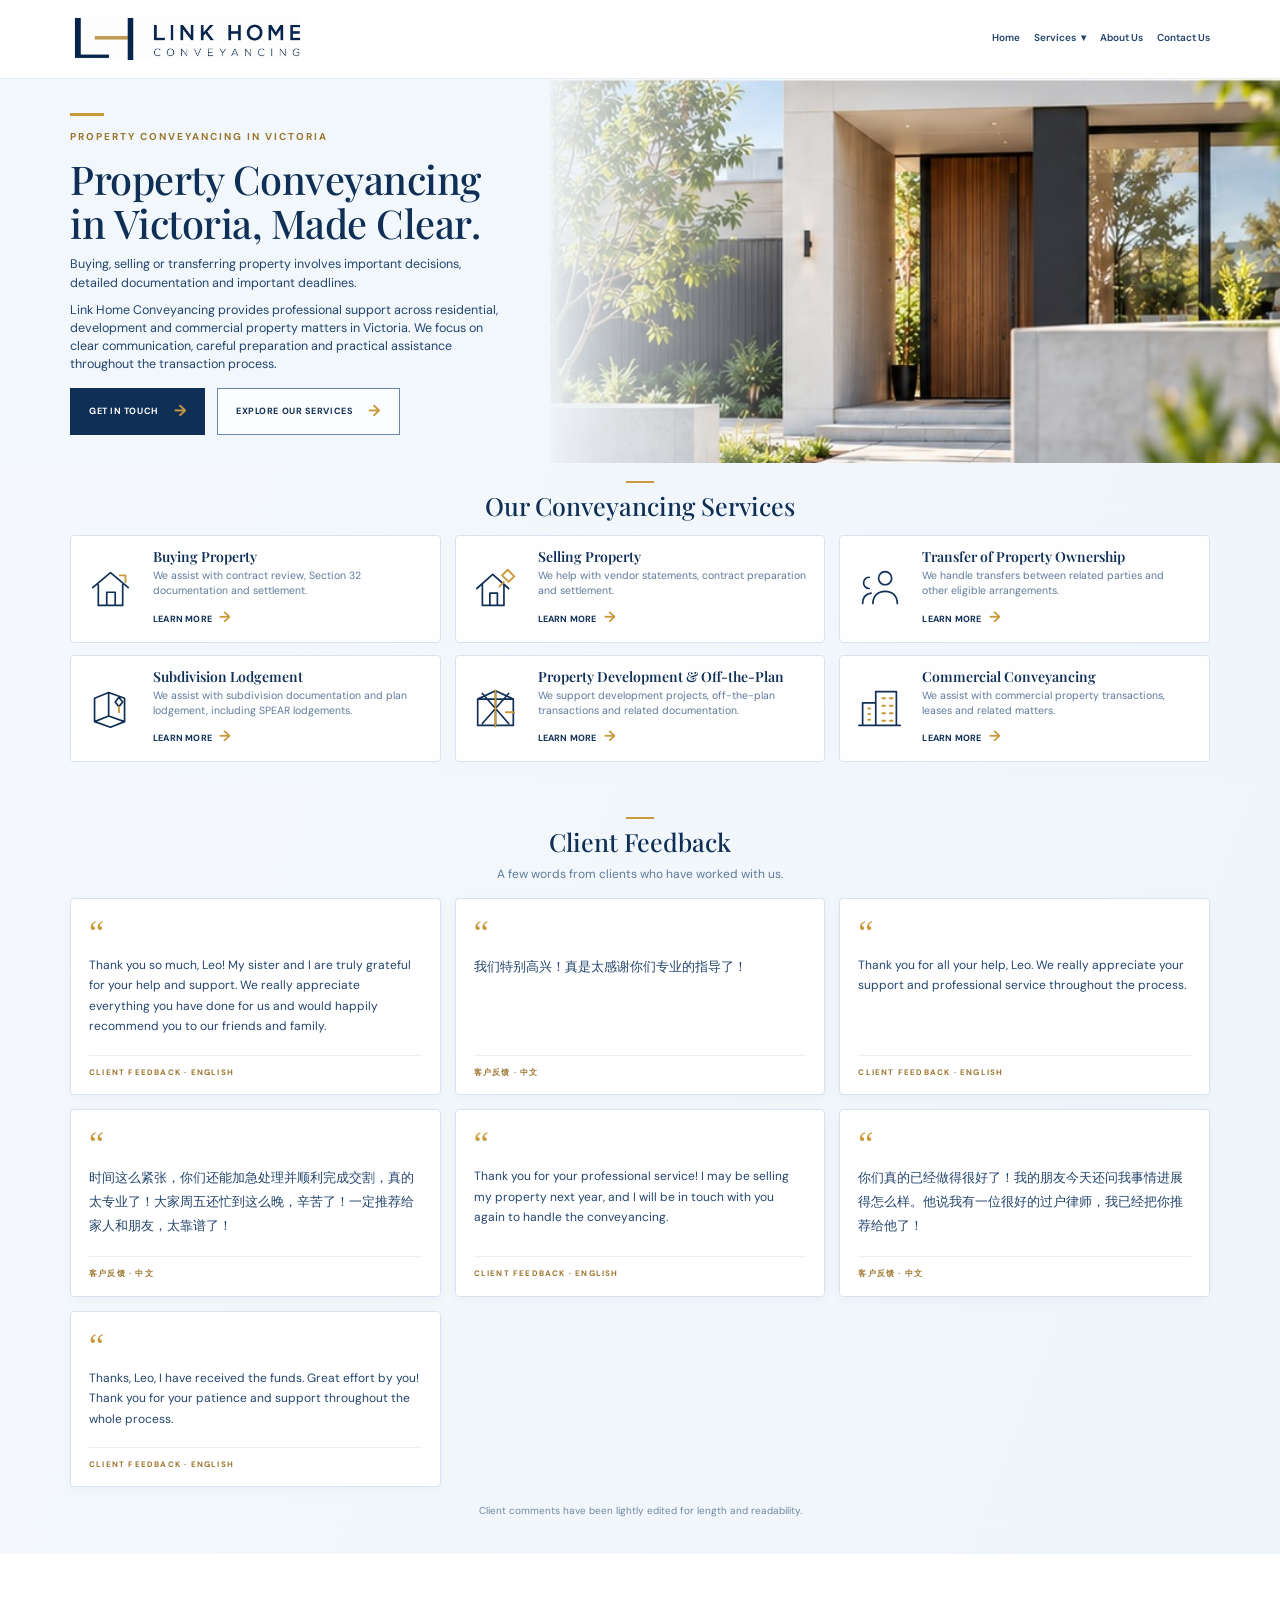
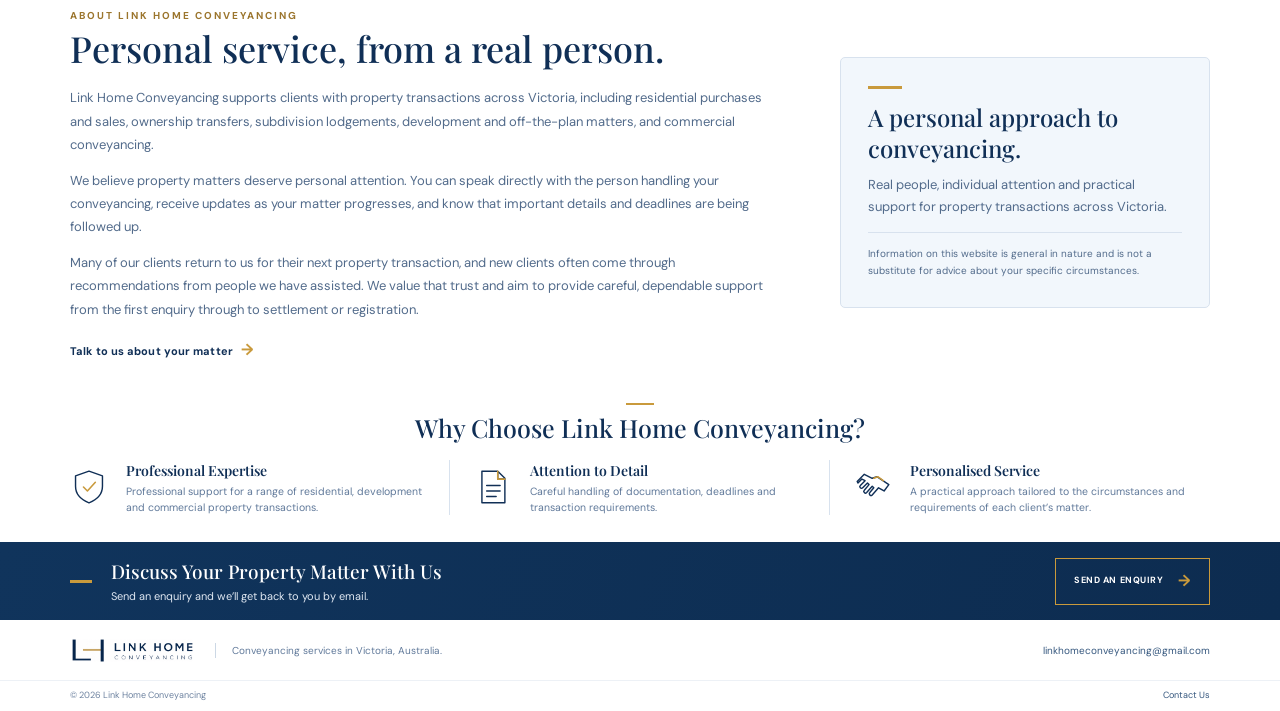
==== commit db648203: "Add files via upload" ====
--- a/index.html
+++ b/index.html
@@ -63,8 +63,24 @@
 </div>
 </section>
 
+<section class="client-feedback section-tint" id="client-feedback">
+<div class="wrap">
+  <div class="section-title"><span class="gold-rule"></span><h2>Client Feedback</h2><p class="feedback-intro">A few words from clients who have worked with us.</p></div>
+  <div class="feedback-grid">
+    <article class="feedback-card feedback-en"><span class="feedback-mark">“</span><p>Thank you so much, Leo! My sister and I are truly grateful for your help and support. We really appreciate everything you have done for us and would happily recommend you to our friends and family.</p><span class="feedback-language">CLIENT FEEDBACK · ENGLISH</span></article>
+    <article class="feedback-card feedback-zh"><span class="feedback-mark">“</span><p>我们特别高兴！真是太感谢你们专业的指导了！</p><span class="feedback-language">客户反馈 · 中文</span></article>
+    <article class="feedback-card feedback-en"><span class="feedback-mark">“</span><p>Thank you for all your help, Leo. We really appreciate your support and professional service throughout the process.</p><span class="feedback-language">CLIENT FEEDBACK · ENGLISH</span></article>
+    <article class="feedback-card feedback-zh"><span class="feedback-mark">“</span><p>时间这么紧张，你们还能加急处理并顺利完成交割，真的太专业了！大家周五还忙到这么晚，辛苦了！一定推荐给家人和朋友，太靠谱了！</p><span class="feedback-language">客户反馈 · 中文</span></article>
+    <article class="feedback-card feedback-en"><span class="feedback-mark">“</span><p>Thank you for your professional service! I may be selling my property next year, and I will be in touch with you again to handle the conveyancing.</p><span class="feedback-language">CLIENT FEEDBACK · ENGLISH</span></article>
+    <article class="feedback-card feedback-zh"><span class="feedback-mark">“</span><p>你们真的已经做得很好了！我的朋友今天还问我事情进展得怎么样。他说我有一位很好的过户律师，我已经把你推荐给他了！</p><span class="feedback-language">客户反馈 · 中文</span></article>
+    <article class="feedback-card feedback-en"><span class="feedback-mark">“</span><p>Thanks, Leo, I have received the funds. Great effort by you! Thank you for your patience and support throughout the whole process.</p><span class="feedback-language">CLIENT FEEDBACK · ENGLISH</span></article>
+  </div>
+  <p class="feedback-note">Client comments have been lightly edited for length and readability.</p>
+</div>
+</section>
+
 <section class="about-section" id="about">
-<div class="wrap about-inner"><div class="about-copy"><span class="eyebrow">ABOUT LINK HOME CONVEYANCING</span><h2>Clear communication. Careful preparation. Practical support.</h2><p>Link Home Conveyancing supports clients with property transactions across Victoria, including residential purchases and sales, ownership transfers, subdivision lodgements, development and off-the-plan matters, and commercial conveyancing.</p><p>We understand that every transaction has its own priorities, documents and deadlines. Our approach is to explain the process in plain English, keep communication clear, and handle each step with care so you can make informed decisions as your matter progresses.</p><p>From the initial contract and documentation through to settlement, we work to keep the process organised and help you understand what is required next. The scope of assistance will depend on the details of your matter.</p><a class="text-link" href="contact.html">Talk to us about your matter <span>→</span></a></div><div class="about-note"><span class="gold-rule"></span><h3>Property transactions, with clarity.</h3><p>Professional, detail-focused conveyancing support for individuals, families, investors and property projects.</p><p class="small-note">Information on this website is general in nature and is not a substitute for advice about your specific circumstances.</p></div></div>
+<div class="wrap about-inner"><div class="about-copy"><span class="eyebrow">ABOUT LINK HOME CONVEYANCING</span><h2>Personal service, from a real person.</h2><p>Link Home Conveyancing supports clients with property transactions across Victoria, including residential purchases and sales, ownership transfers, subdivision lodgements, development and off-the-plan matters, and commercial conveyancing.</p><p>We believe property matters deserve personal attention. You can speak directly with the person handling your conveyancing, receive updates as your matter progresses, and know that important details and deadlines are being followed up.</p><p>Many of our clients return to us for their next property transaction, and new clients often come through recommendations from people we have assisted. We value that trust and aim to provide careful, dependable support from the first enquiry through to settlement or registration.</p><a class="text-link" href="contact.html">Talk to us about your matter <span>→</span></a></div><div class="about-note"><span class="gold-rule"></span><h3>A personal approach to conveyancing.</h3><p>Real people, individual attention and practical support for property transactions across Victoria.</p><p class="small-note">Information on this website is general in nature and is not a substitute for advice about your specific circumstances.</p></div></div>
 <div class="wrap"><div class="section-title why-title"><span class="gold-rule"></span><h2>Why Choose Link Home Conveyancing?</h2></div>
 <div class="benefit-grid">
 <article><div aria-hidden="true" class="benefit-icon shield"><svg viewbox="0 0 48 48"><path d="M24 4 41 10v13c0 11-7 17-17 21C14 40 7 34 7 23V10z"></path><path class="gold-stroke" d="m17 24 5 5 10-11"></path></svg></div><div><h3>Professional Expertise</h3><p>Professional support for a range of residential, development and commercial property transactions.</p></div></article>
--- a/styles.css
+++ b/styles.css
@@ -100,3 +100,37 @@
  .services-dropdown{position:static;min-width:0;width:100%;border:0;border-left:2px solid var(--gold);border-radius:0;box-shadow:none;margin:0 0 7px 7px;padding:2px 0 2px 13px}
  .services-dropdown a{font-size:12px;padding:10px 0}
 }
+
+/* Mobile Services submenu fix */
+@media(max-width:820px){
+  #primary-nav{overflow-y:auto;overflow-x:visible}
+  #primary-nav .services-menu{display:block;position:relative;width:100%;flex:0 0 auto;overflow:visible}
+  #primary-nav .services-toggle{
+    appearance:none;-webkit-appearance:none;display:flex;align-items:center;justify-content:space-between;
+    width:100%;margin:0;padding:11px 0;background:#fff;border:0;border-bottom:1px solid #edf1f6;
+    border-radius:0;color:#24446d;font-family:inherit;font-size:13px;font-weight:600;text-align:left;line-height:1.4
+  }
+  #primary-nav .services-dropdown,
+  #primary-nav .services-menu.open .services-dropdown{
+    position:static;inset:auto;display:none;width:100%;min-width:0;max-height:none;overflow:visible;
+    box-sizing:border-box;margin:0 0 7px 7px;padding:2px 0 2px 13px;
+    background:#fff;border:0;border-left:2px solid var(--gold);border-radius:0;box-shadow:none;z-index:auto
+  }
+  #primary-nav .services-menu.open .services-dropdown{display:flex;flex-direction:column}
+  #primary-nav .services-dropdown a{display:block;width:100%;padding:10px 10px 10px 0;border:0;border-bottom:1px solid #edf1f6;background:#fff;font-size:12px;line-height:1.45;white-space:normal}
+  #primary-nav .services-dropdown a:last-child{border-bottom:0}
+  #primary-nav .services-dropdown a:hover{background:var(--ice)}
+}
+
+/* Client feedback section */
+.client-feedback{padding:38px 0 36px}
+.feedback-intro{font-size:12px;color:#60799a;margin:8px 0 0}
+.feedback-grid{display:grid;grid-template-columns:repeat(3,minmax(0,1fr));gap:14px}
+.feedback-card{position:relative;display:flex;flex-direction:column;min-width:0;background:#fff;border:1px solid #d8e3ef;border-radius:4px;padding:20px 18px 16px;box-shadow:0 3px 12px rgba(16,47,86,.035)}
+.feedback-mark{font-family:Georgia,serif;font-size:34px;line-height:.8;color:var(--gold);margin-bottom:9px}
+.feedback-card p{font-size:12px;line-height:1.7;color:#24446d;margin:0 0 18px;flex:1}
+.feedback-zh p{font-family:"Microsoft YaHei","PingFang SC",Arial,sans-serif;font-size:13px;line-height:1.85}
+.feedback-language{font-size:8px;letter-spacing:1.2px;font-weight:700;color:#9b752d;border-top:1px solid #edf1f6;padding-top:10px}
+.feedback-note{font-size:10px;line-height:1.5;color:#7387a0;text-align:center;margin:16px 0 0}
+@media(max-width:820px){.client-feedback{padding:30px 0}.feedback-grid{grid-template-columns:repeat(2,minmax(0,1fr));gap:10px}.feedback-card{padding:16px 14px}.feedback-card p{font-size:11px}.feedback-zh p{font-size:12px}}
+@media(max-width:520px){.feedback-grid{grid-template-columns:1fr}.feedback-card{padding:17px 16px}.feedback-card p{font-size:12px}.feedback-zh p{font-size:13px}}
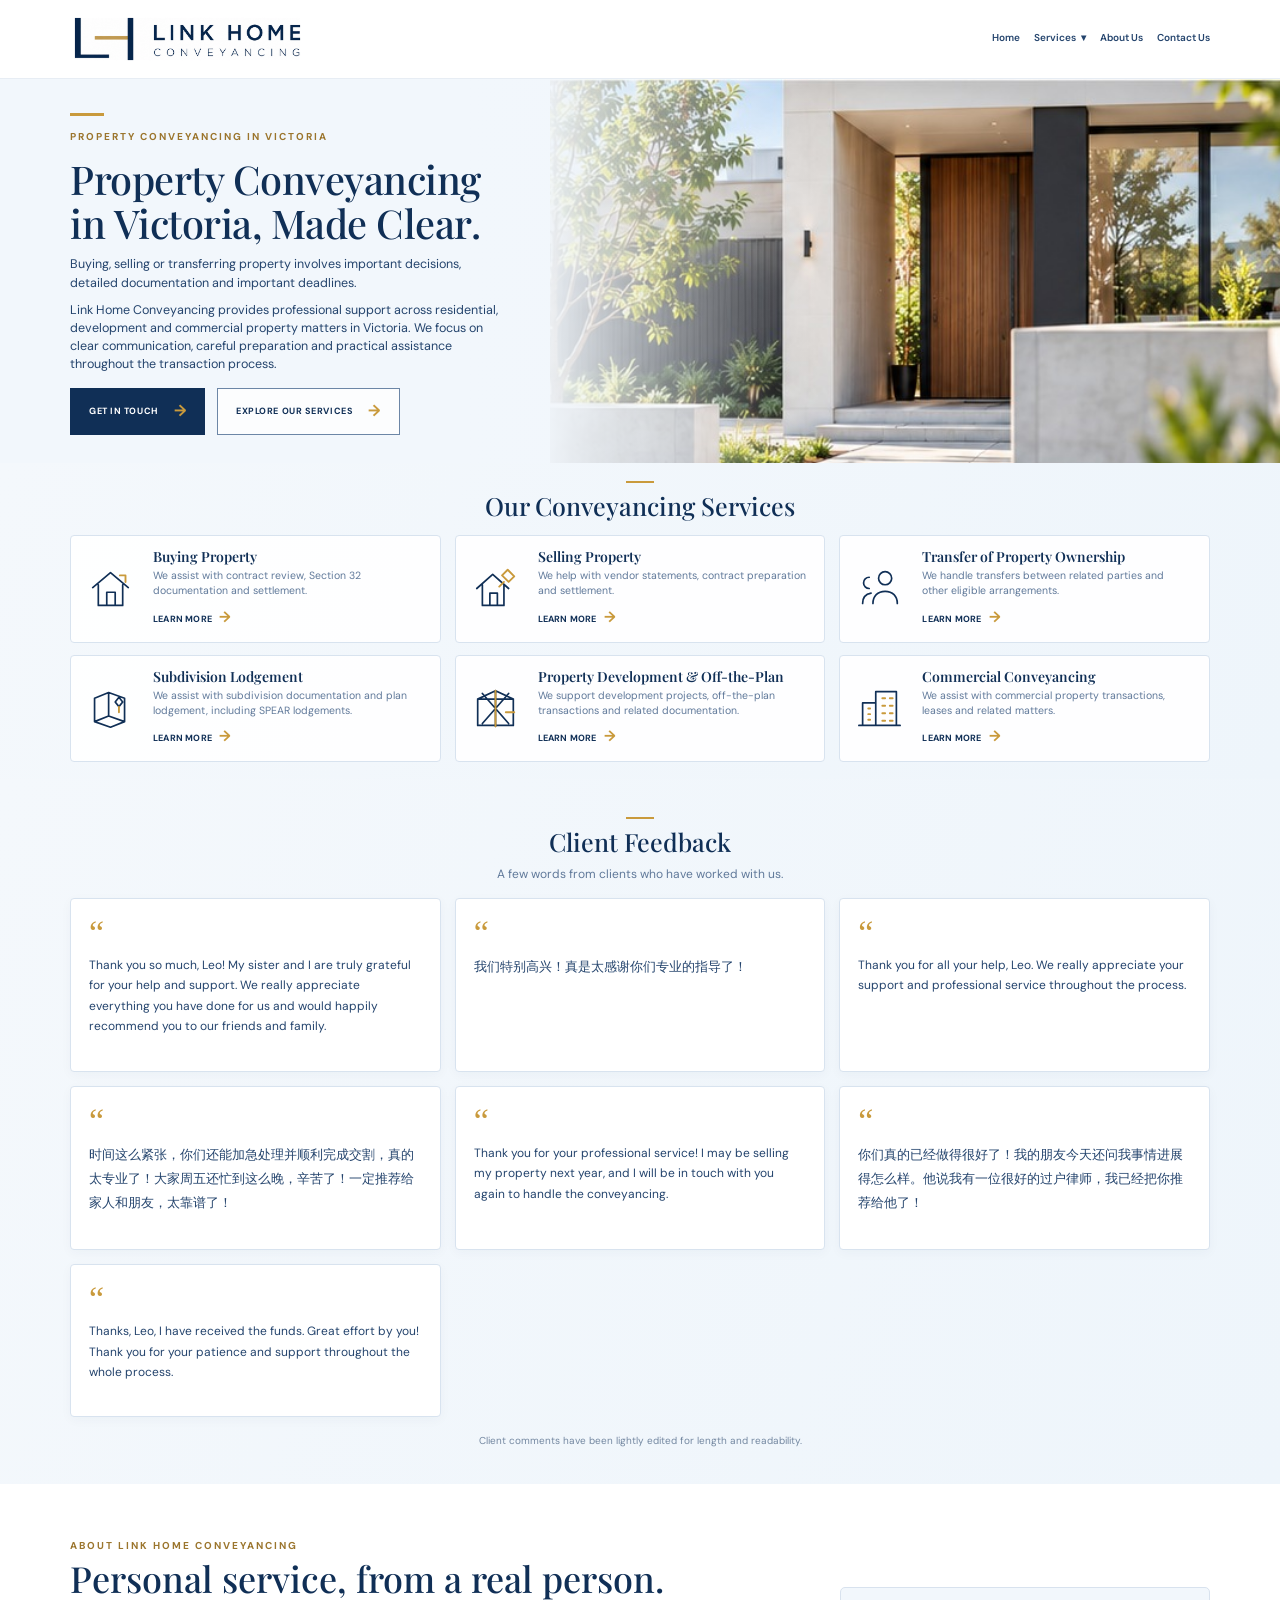
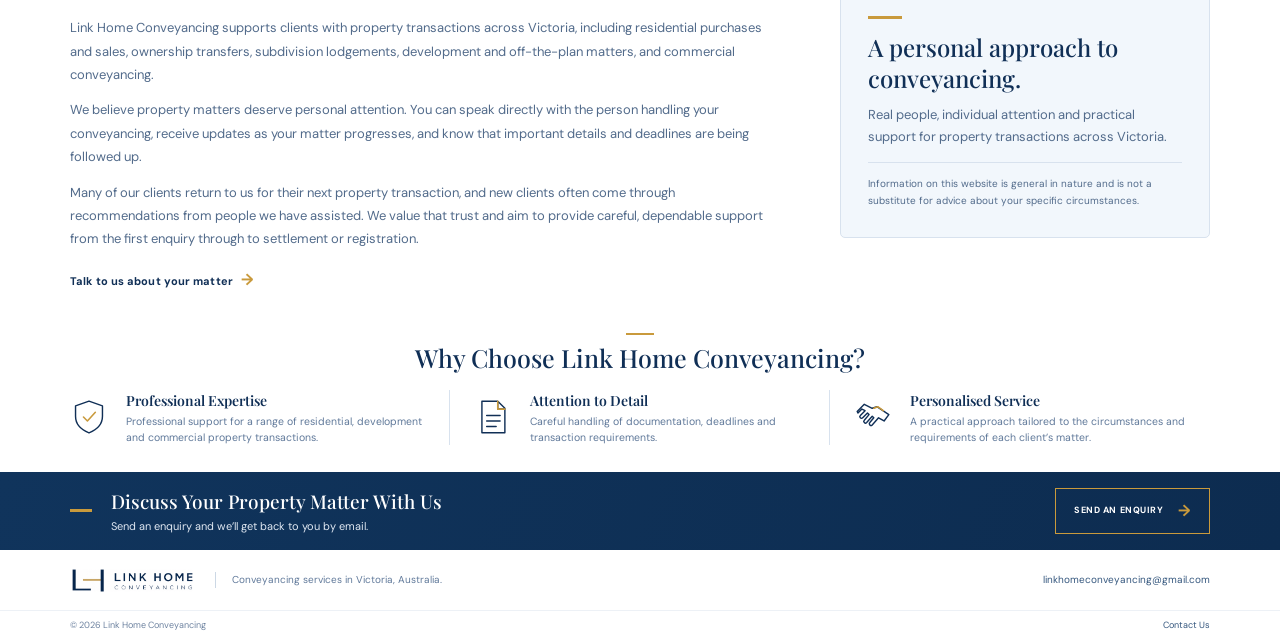
==== commit 144e6a71: "Add files via upload" ====
--- a/index.html
+++ b/index.html
@@ -67,13 +67,13 @@
 <div class="wrap">
   <div class="section-title"><span class="gold-rule"></span><h2>Client Feedback</h2><p class="feedback-intro">A few words from clients who have worked with us.</p></div>
   <div class="feedback-grid">
-    <article class="feedback-card feedback-en"><span class="feedback-mark">“</span><p>Thank you so much, Leo! My sister and I are truly grateful for your help and support. We really appreciate everything you have done for us and would happily recommend you to our friends and family.</p><span class="feedback-language">CLIENT FEEDBACK · ENGLISH</span></article>
-    <article class="feedback-card feedback-zh"><span class="feedback-mark">“</span><p>我们特别高兴！真是太感谢你们专业的指导了！</p><span class="feedback-language">客户反馈 · 中文</span></article>
-    <article class="feedback-card feedback-en"><span class="feedback-mark">“</span><p>Thank you for all your help, Leo. We really appreciate your support and professional service throughout the process.</p><span class="feedback-language">CLIENT FEEDBACK · ENGLISH</span></article>
-    <article class="feedback-card feedback-zh"><span class="feedback-mark">“</span><p>时间这么紧张，你们还能加急处理并顺利完成交割，真的太专业了！大家周五还忙到这么晚，辛苦了！一定推荐给家人和朋友，太靠谱了！</p><span class="feedback-language">客户反馈 · 中文</span></article>
-    <article class="feedback-card feedback-en"><span class="feedback-mark">“</span><p>Thank you for your professional service! I may be selling my property next year, and I will be in touch with you again to handle the conveyancing.</p><span class="feedback-language">CLIENT FEEDBACK · ENGLISH</span></article>
-    <article class="feedback-card feedback-zh"><span class="feedback-mark">“</span><p>你们真的已经做得很好了！我的朋友今天还问我事情进展得怎么样。他说我有一位很好的过户律师，我已经把你推荐给他了！</p><span class="feedback-language">客户反馈 · 中文</span></article>
-    <article class="feedback-card feedback-en"><span class="feedback-mark">“</span><p>Thanks, Leo, I have received the funds. Great effort by you! Thank you for your patience and support throughout the whole process.</p><span class="feedback-language">CLIENT FEEDBACK · ENGLISH</span></article>
+    <article class="feedback-card feedback-en"><span class="feedback-mark">“</span><p>Thank you so much, Leo! My sister and I are truly grateful for your help and support. We really appreciate everything you have done for us and would happily recommend you to our friends and family.</p></article>
+    <article class="feedback-card feedback-zh"><span class="feedback-mark">“</span><p>我们特别高兴！真是太感谢你们专业的指导了！</p></article>
+    <article class="feedback-card feedback-en"><span class="feedback-mark">“</span><p>Thank you for all your help, Leo. We really appreciate your support and professional service throughout the process.</p></article>
+    <article class="feedback-card feedback-zh"><span class="feedback-mark">“</span><p>时间这么紧张，你们还能加急处理并顺利完成交割，真的太专业了！大家周五还忙到这么晚，辛苦了！一定推荐给家人和朋友，太靠谱了！</p></article>
+    <article class="feedback-card feedback-en"><span class="feedback-mark">“</span><p>Thank you for your professional service! I may be selling my property next year, and I will be in touch with you again to handle the conveyancing.</p></article>
+    <article class="feedback-card feedback-zh"><span class="feedback-mark">“</span><p>你们真的已经做得很好了！我的朋友今天还问我事情进展得怎么样。他说我有一位很好的过户律师，我已经把你推荐给他了！</p></article>
+    <article class="feedback-card feedback-en"><span class="feedback-mark">“</span><p>Thanks, Leo, I have received the funds. Great effort by you! Thank you for your patience and support throughout the whole process.</p></article>
   </div>
   <p class="feedback-note">Client comments have been lightly edited for length and readability.</p>
 </div>
--- a/styles.css
+++ b/styles.css
@@ -134,3 +134,10 @@
 .feedback-note{font-size:10px;line-height:1.5;color:#7387a0;text-align:center;margin:16px 0 0}
 @media(max-width:820px){.client-feedback{padding:30px 0}.feedback-grid{grid-template-columns:repeat(2,minmax(0,1fr));gap:10px}.feedback-card{padding:16px 14px}.feedback-card p{font-size:11px}.feedback-zh p{font-size:12px}}
 @media(max-width:520px){.feedback-grid{grid-template-columns:1fr}.feedback-card{padding:17px 16px}.feedback-card p{font-size:12px}.feedback-zh p{font-size:13px}}
+
+
+/* Service page photography */
+.service-photo-band { padding: 0 0 1.5rem; background: #f2f6fa; }
+.service-photo-band .wrap { max-width: 1180px; }
+.service-photo-band img { display: block; width: 100%; height: clamp(180px, 27vw, 320px); object-fit: cover; object-position: center 48%; border-radius: 2px; }
+@media (max-width: 640px) { .service-photo-band { padding-bottom: 1rem; } .service-photo-band img { height: 190px; } }
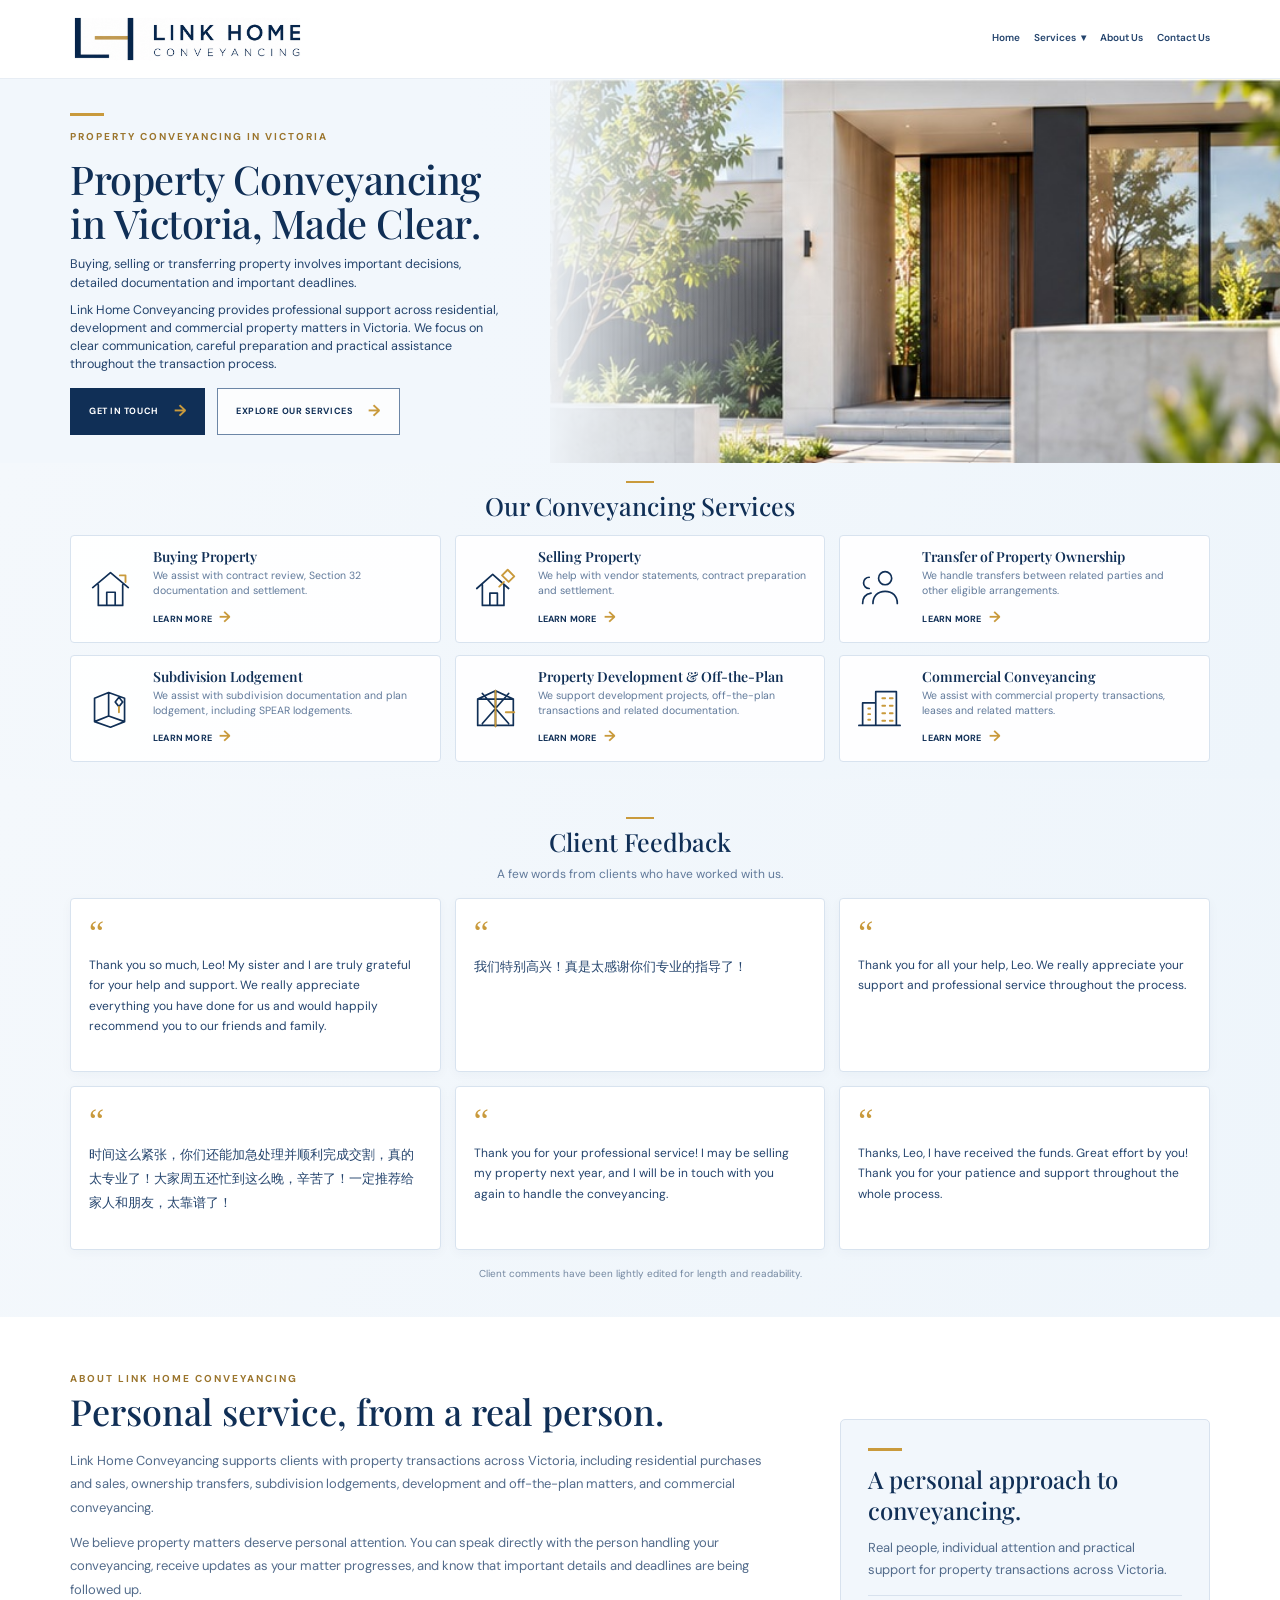
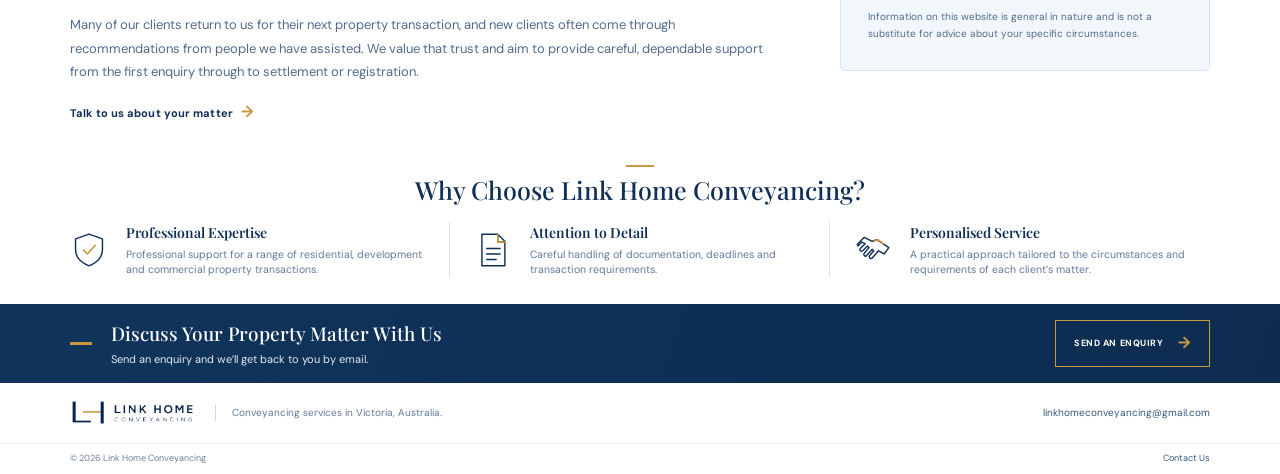
==== commit 01f2b00f: "Add files via upload" ====
--- a/index.html
+++ b/index.html
@@ -72,7 +72,6 @@
     <article class="feedback-card feedback-en"><span class="feedback-mark">“</span><p>Thank you for all your help, Leo. We really appreciate your support and professional service throughout the process.</p></article>
     <article class="feedback-card feedback-zh"><span class="feedback-mark">“</span><p>时间这么紧张，你们还能加急处理并顺利完成交割，真的太专业了！大家周五还忙到这么晚，辛苦了！一定推荐给家人和朋友，太靠谱了！</p></article>
     <article class="feedback-card feedback-en"><span class="feedback-mark">“</span><p>Thank you for your professional service! I may be selling my property next year, and I will be in touch with you again to handle the conveyancing.</p></article>
-    <article class="feedback-card feedback-zh"><span class="feedback-mark">“</span><p>你们真的已经做得很好了！我的朋友今天还问我事情进展得怎么样。他说我有一位很好的过户律师，我已经把你推荐给他了！</p></article>
     <article class="feedback-card feedback-en"><span class="feedback-mark">“</span><p>Thanks, Leo, I have received the funds. Great effort by you! Thank you for your patience and support throughout the whole process.</p></article>
   </div>
   <p class="feedback-note">Client comments have been lightly edited for length and readability.</p>
--- a/styles.css
+++ b/styles.css
@@ -138,6 +138,6 @@
 
 /* Service page photography */
 .service-photo-band { padding: 0 0 1.5rem; background: #f2f6fa; }
-.service-photo-band .wrap { max-width: 1180px; }
-.service-photo-band img { display: block; width: 100%; height: clamp(180px, 27vw, 320px); object-fit: cover; object-position: center 48%; border-radius: 2px; }
-@media (max-width: 640px) { .service-photo-band { padding-bottom: 1rem; } .service-photo-band img { height: 190px; } }
+.service-photo-band .wrap { width: min(1180px, calc(100% - 32px)); max-width: 1180px; margin-inline: auto; }
+.service-photo-band img { display: block; width: 100%; height: auto; aspect-ratio: 35 / 13; object-fit: cover; object-position: center; border-radius: 3px; }
+@media (max-width: 640px) { .service-photo-band { padding-bottom: 1rem; } .service-photo-band .wrap { width: calc(100% - 24px); } .service-photo-band img { width: 100%; height: auto; aspect-ratio: 35 / 13; object-fit: cover; } }
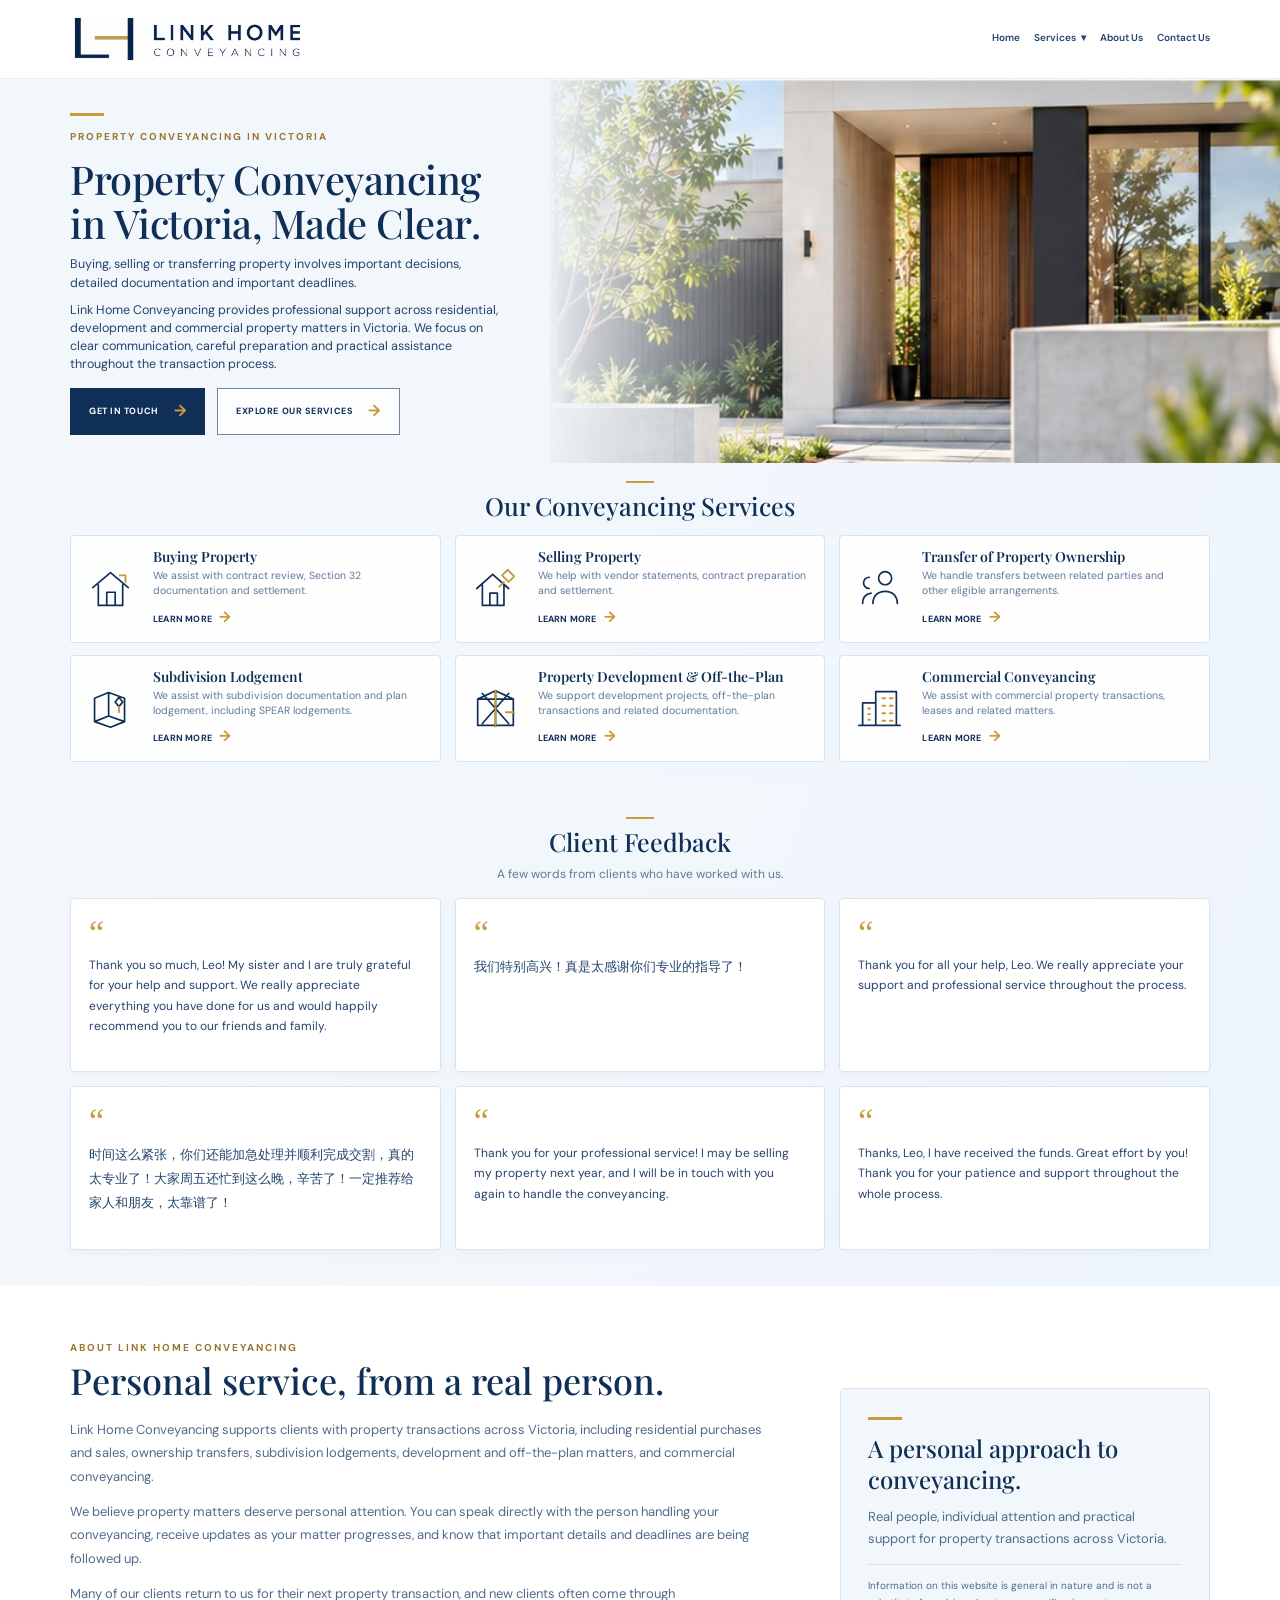
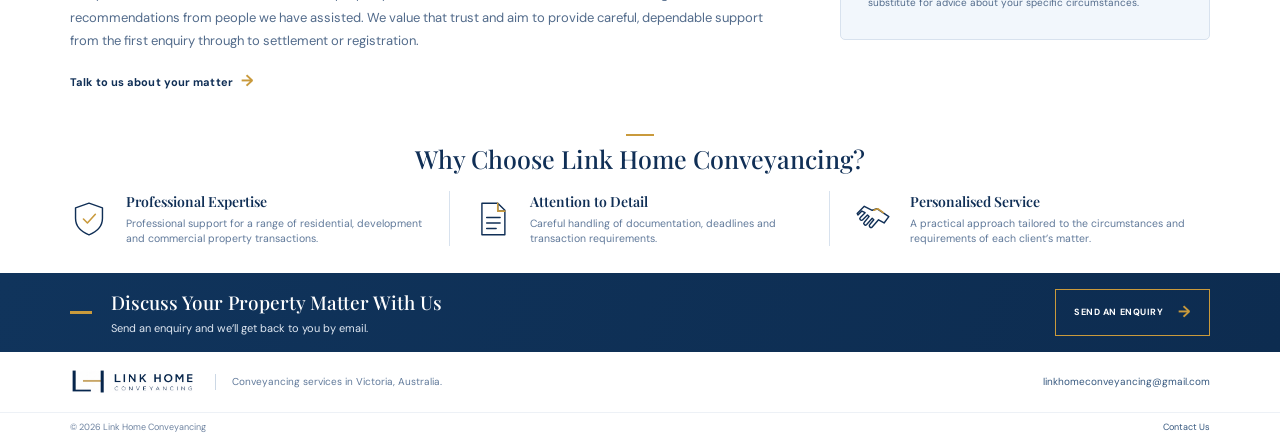
==== commit 3e215ca2: "Add files via upload" ====
--- a/index.html
+++ b/index.html
@@ -74,7 +74,6 @@
     <article class="feedback-card feedback-en"><span class="feedback-mark">“</span><p>Thank you for your professional service! I may be selling my property next year, and I will be in touch with you again to handle the conveyancing.</p></article>
     <article class="feedback-card feedback-en"><span class="feedback-mark">“</span><p>Thanks, Leo, I have received the funds. Great effort by you! Thank you for your patience and support throughout the whole process.</p></article>
   </div>
-  <p class="feedback-note">Client comments have been lightly edited for length and readability.</p>
 </div>
 </section>
 
--- a/styles.css
+++ b/styles.css
@@ -141,3 +141,34 @@
 .service-photo-band .wrap { width: min(1180px, calc(100% - 32px)); max-width: 1180px; margin-inline: auto; }
 .service-photo-band img { display: block; width: 100%; height: auto; aspect-ratio: 35 / 13; object-fit: cover; object-position: center; border-radius: 3px; }
 @media (max-width: 640px) { .service-photo-band { padding-bottom: 1rem; } .service-photo-band .wrap { width: calc(100% - 24px); } .service-photo-band img { width: 100%; height: auto; aspect-ratio: 35 / 13; object-fit: cover; } }
+
+/* Service pages: image-led hero and balanced content layout */
+.service-page-hero{position:relative;isolation:isolate;overflow:hidden;min-height:260px;display:flex;align-items:center;background-color:#102f56;background-image:var(--service-image);background-position:center;background-size:cover;background-repeat:no-repeat;color:#fff}
+.service-page-hero-shade{position:absolute;inset:0;z-index:0;background:linear-gradient(90deg,rgba(7,31,58,.90) 0%,rgba(9,39,72,.72) 42%,rgba(9,39,72,.25) 72%,rgba(9,39,72,.05) 100%)}
+.service-page-hero-content{position:relative;z-index:1;padding-top:30px;padding-bottom:30px}
+.service-page-hero .breadcrumb{color:#e5edf6;font-size:11px;margin:0 0 10px}
+.service-page-hero .breadcrumb a{color:#fff}
+.service-page-hero .gold-rule{margin-bottom:10px}
+.service-page-hero h1{font-family:"Playfair Display",Georgia,serif;color:#fff;font-size:clamp(30px,3.5vw,42px);line-height:1.12;font-weight:500;max-width:640px;margin:0 0 8px}
+.service-page-hero .hero-lead{color:#f4f7fb;max-width:480px;font-size:12px;line-height:1.5;margin:0}
+.service-details{padding:28px 0 34px}
+main .service-details > .wrap.service-detail-layout{display:grid;grid-template-columns:minmax(0,1.5fr) minmax(250px,.8fr);gap:22px;align-items:stretch;width:min(1140px,calc(100% - 48px));margin-inline:auto}
+main .service-details .detail-card.detail-page{max-width:none;width:100%;margin:0;padding:26px 28px}
+.detail-page h3{font-size:23px;line-height:1.25;margin:0 0 7px}
+.detail-page p{font-size:13px;line-height:1.7;margin:0 0 15px}
+.detail-page p:last-child{margin-bottom:0}
+.service-detail-image{margin:0;min-width:0;min-height:100%;border-radius:4px;overflow:hidden;background:#fff;border:1px solid #e0e8f0;display:flex;align-items:center;justify-content:center}
+.service-detail-image img{display:block;width:100%;height:100%;min-height:280px;max-height:480px;object-fit:cover;object-position:center}
+@media(max-width:700px){
+ .service-page-hero{min-height:220px;background-position:center;background-size:cover}
+ .service-page-hero-shade{background:linear-gradient(90deg,rgba(7,31,58,.88),rgba(9,39,72,.55))}
+ .service-page-hero-content{padding-top:22px;padding-bottom:24px}
+ .service-page-hero h1{font-size:30px}
+ .service-page-hero .hero-lead{font-size:12px;max-width:95%}
+ main .service-details > .wrap.service-detail-layout{grid-template-columns:1fr;gap:14px;width:calc(100% - 32px)}
+ main .service-details .detail-card.detail-page{padding:21px 20px}
+ .detail-page h3{font-size:21px}
+ .detail-page p{font-size:13px;line-height:1.7}
+ .service-detail-image{height:auto;min-height:0;max-height:none}
+ .service-detail-image img{width:100%;height:auto;min-height:0;max-height:none;aspect-ratio:16/10;object-fit:contain;background:#fff}
+}
